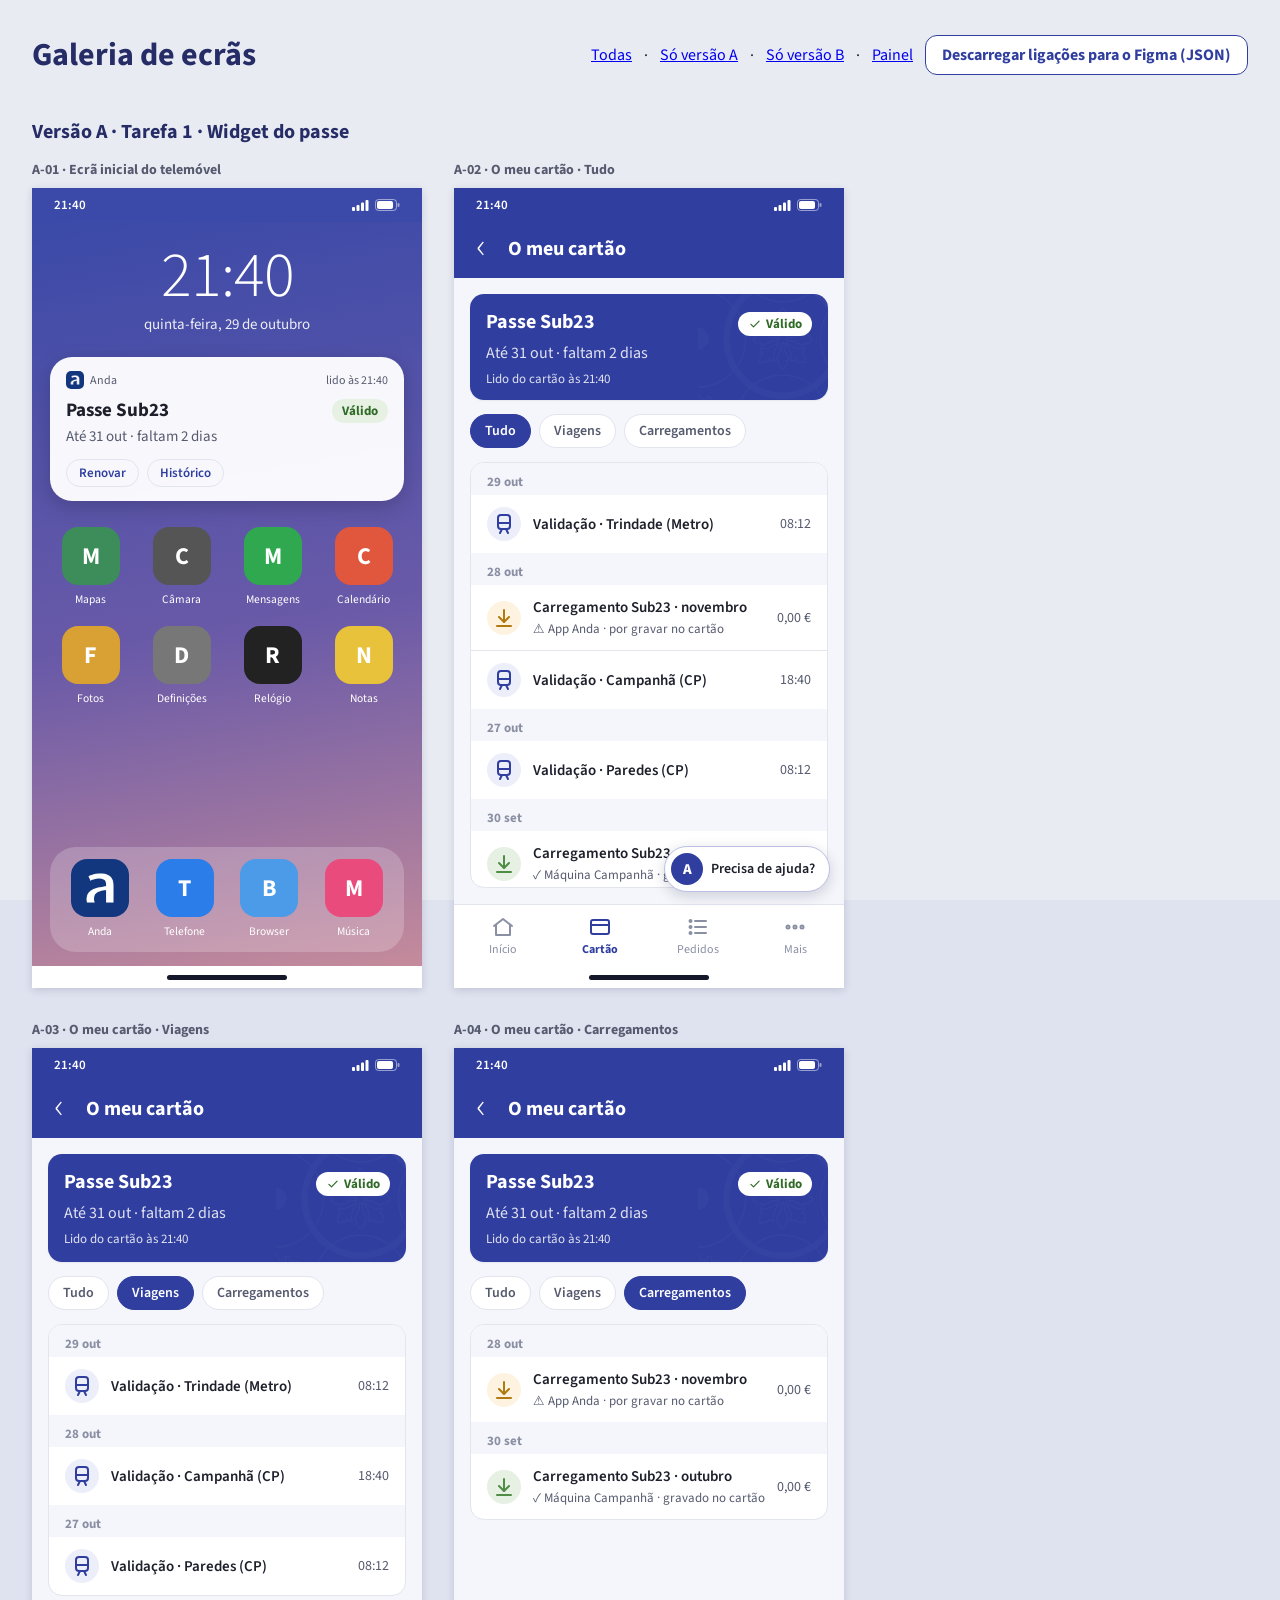
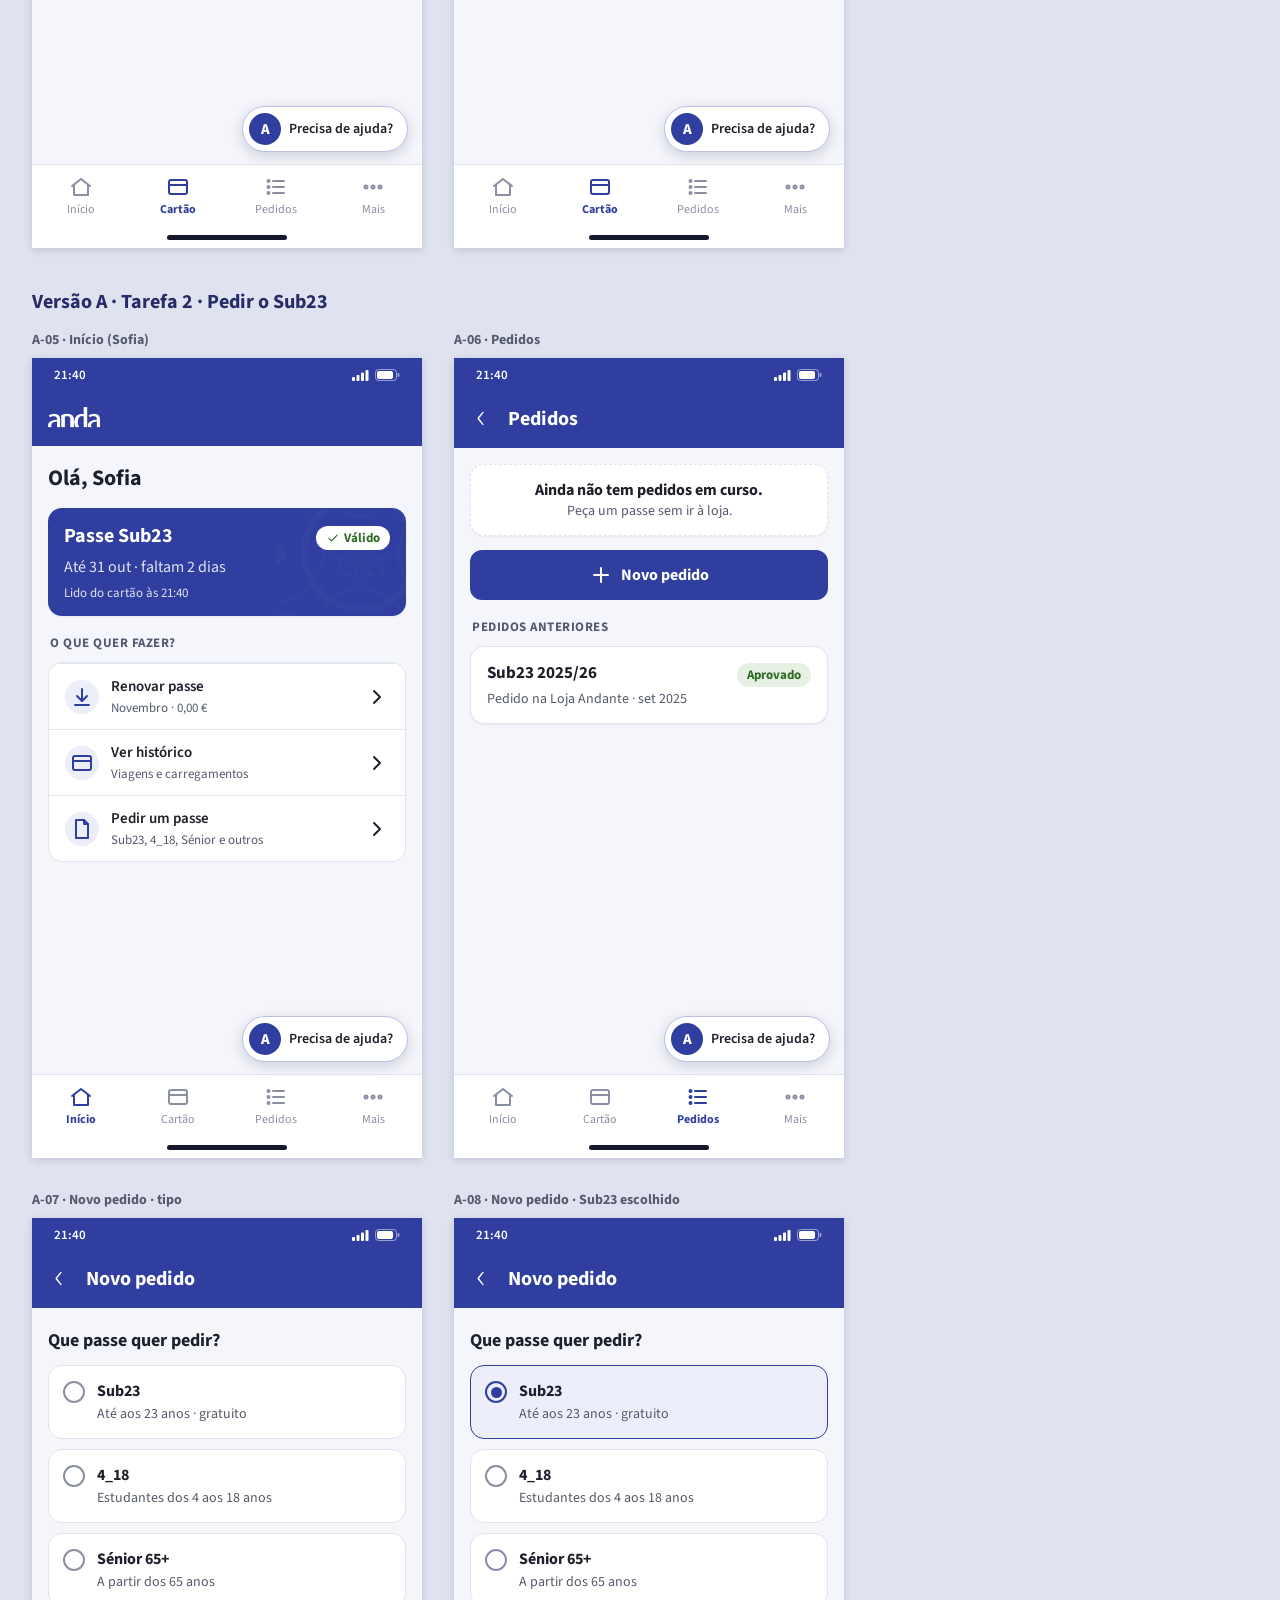
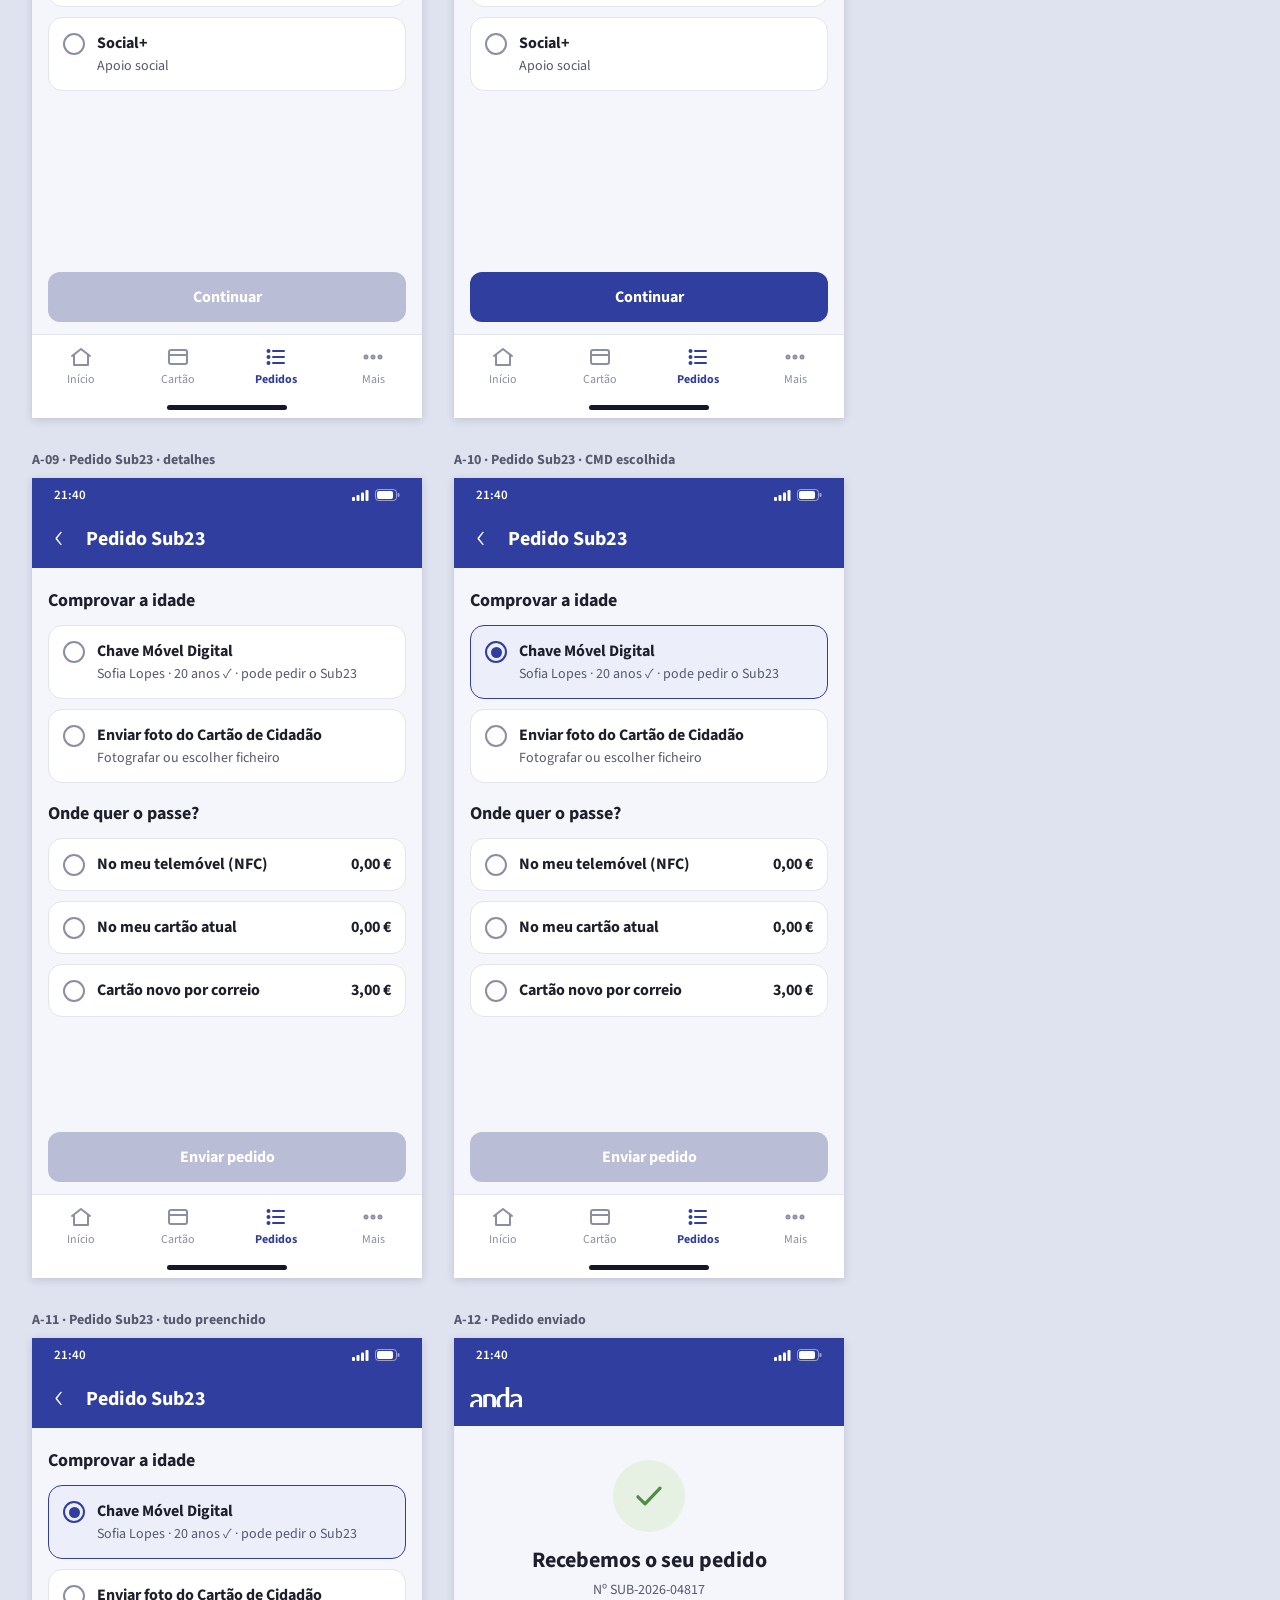
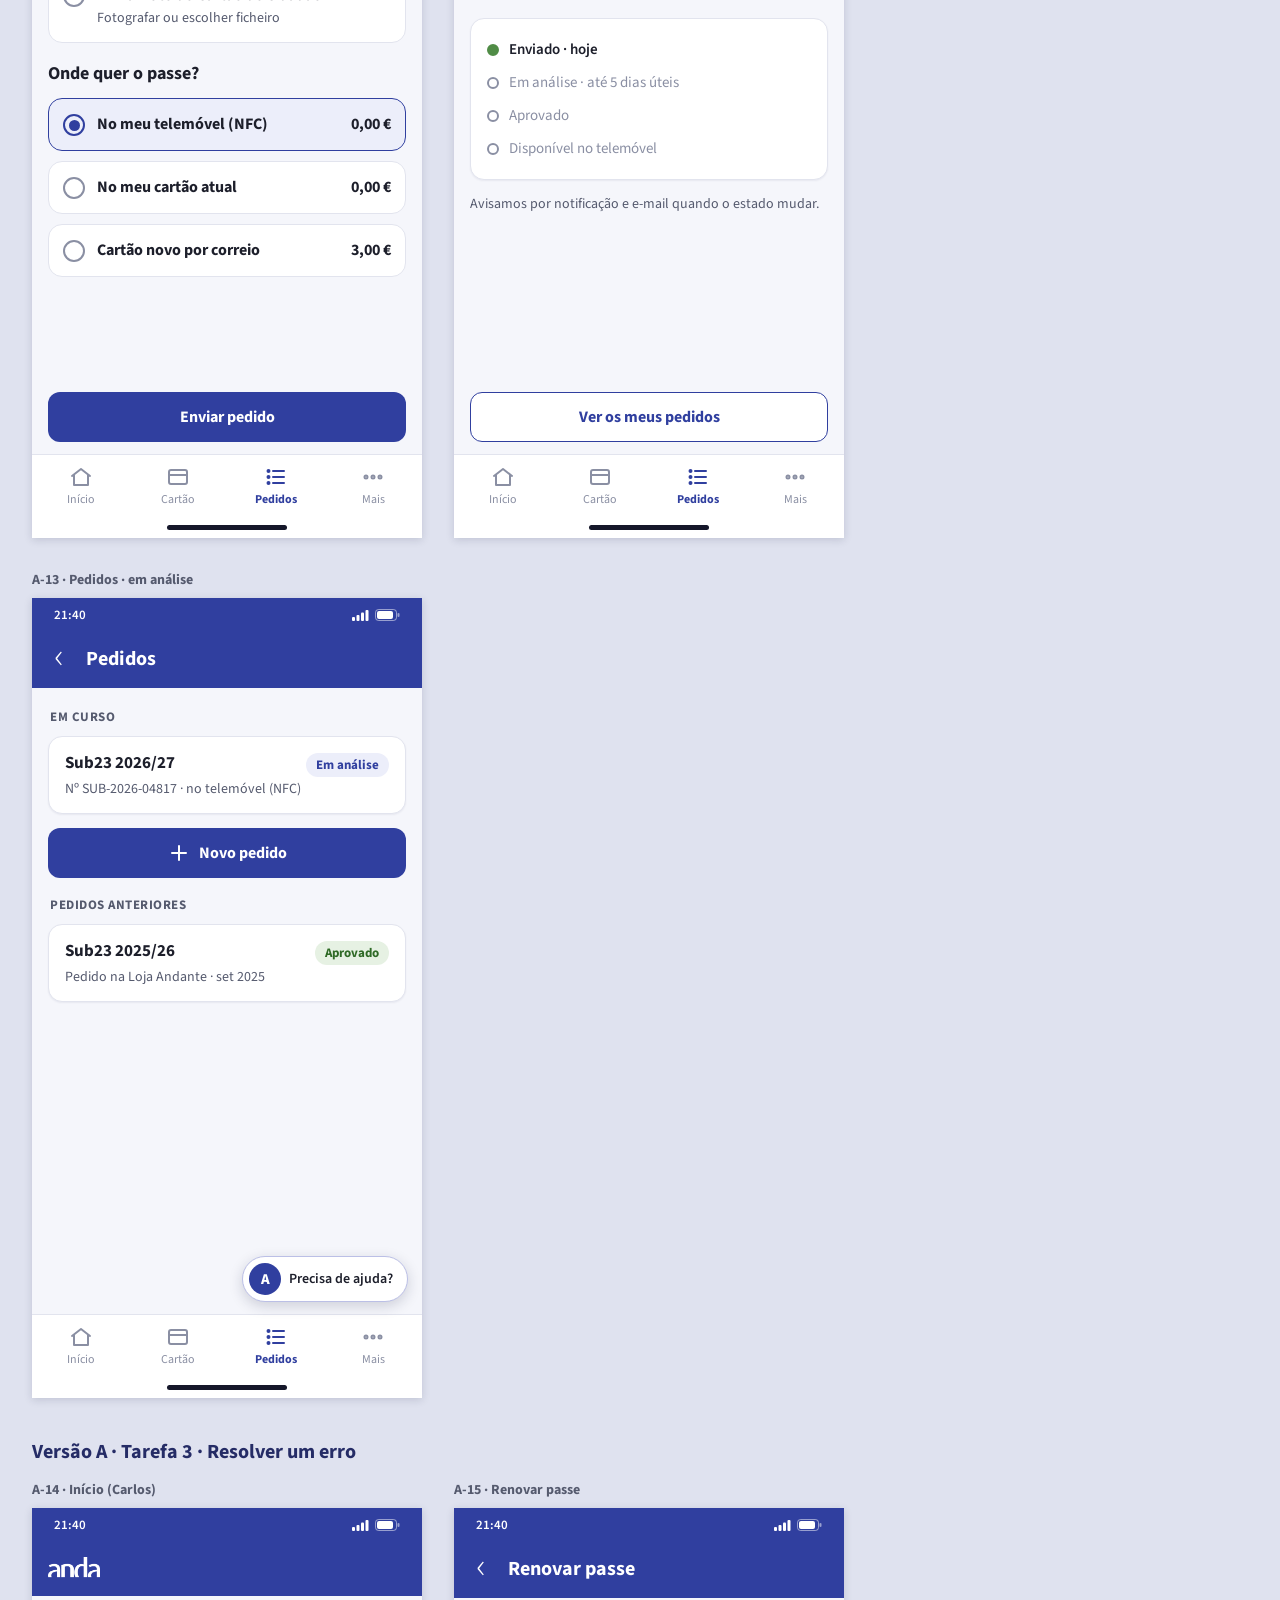
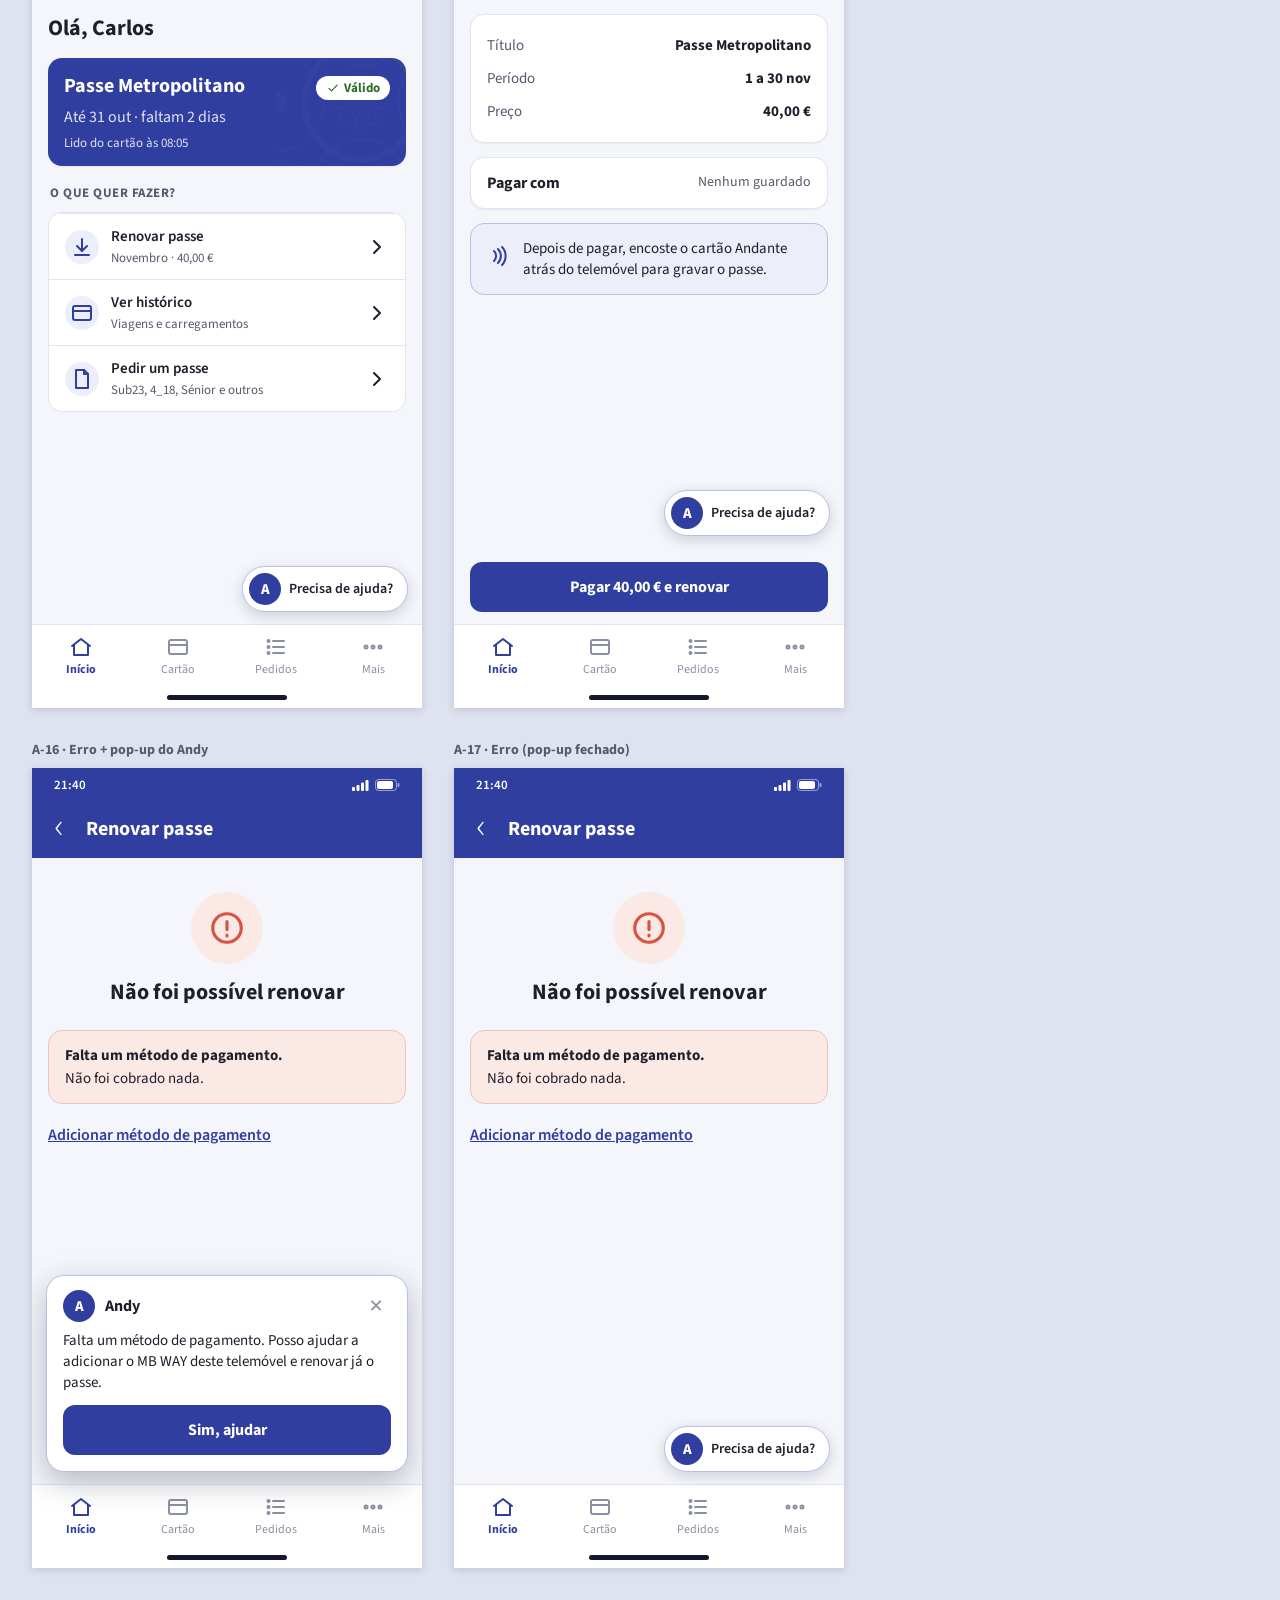
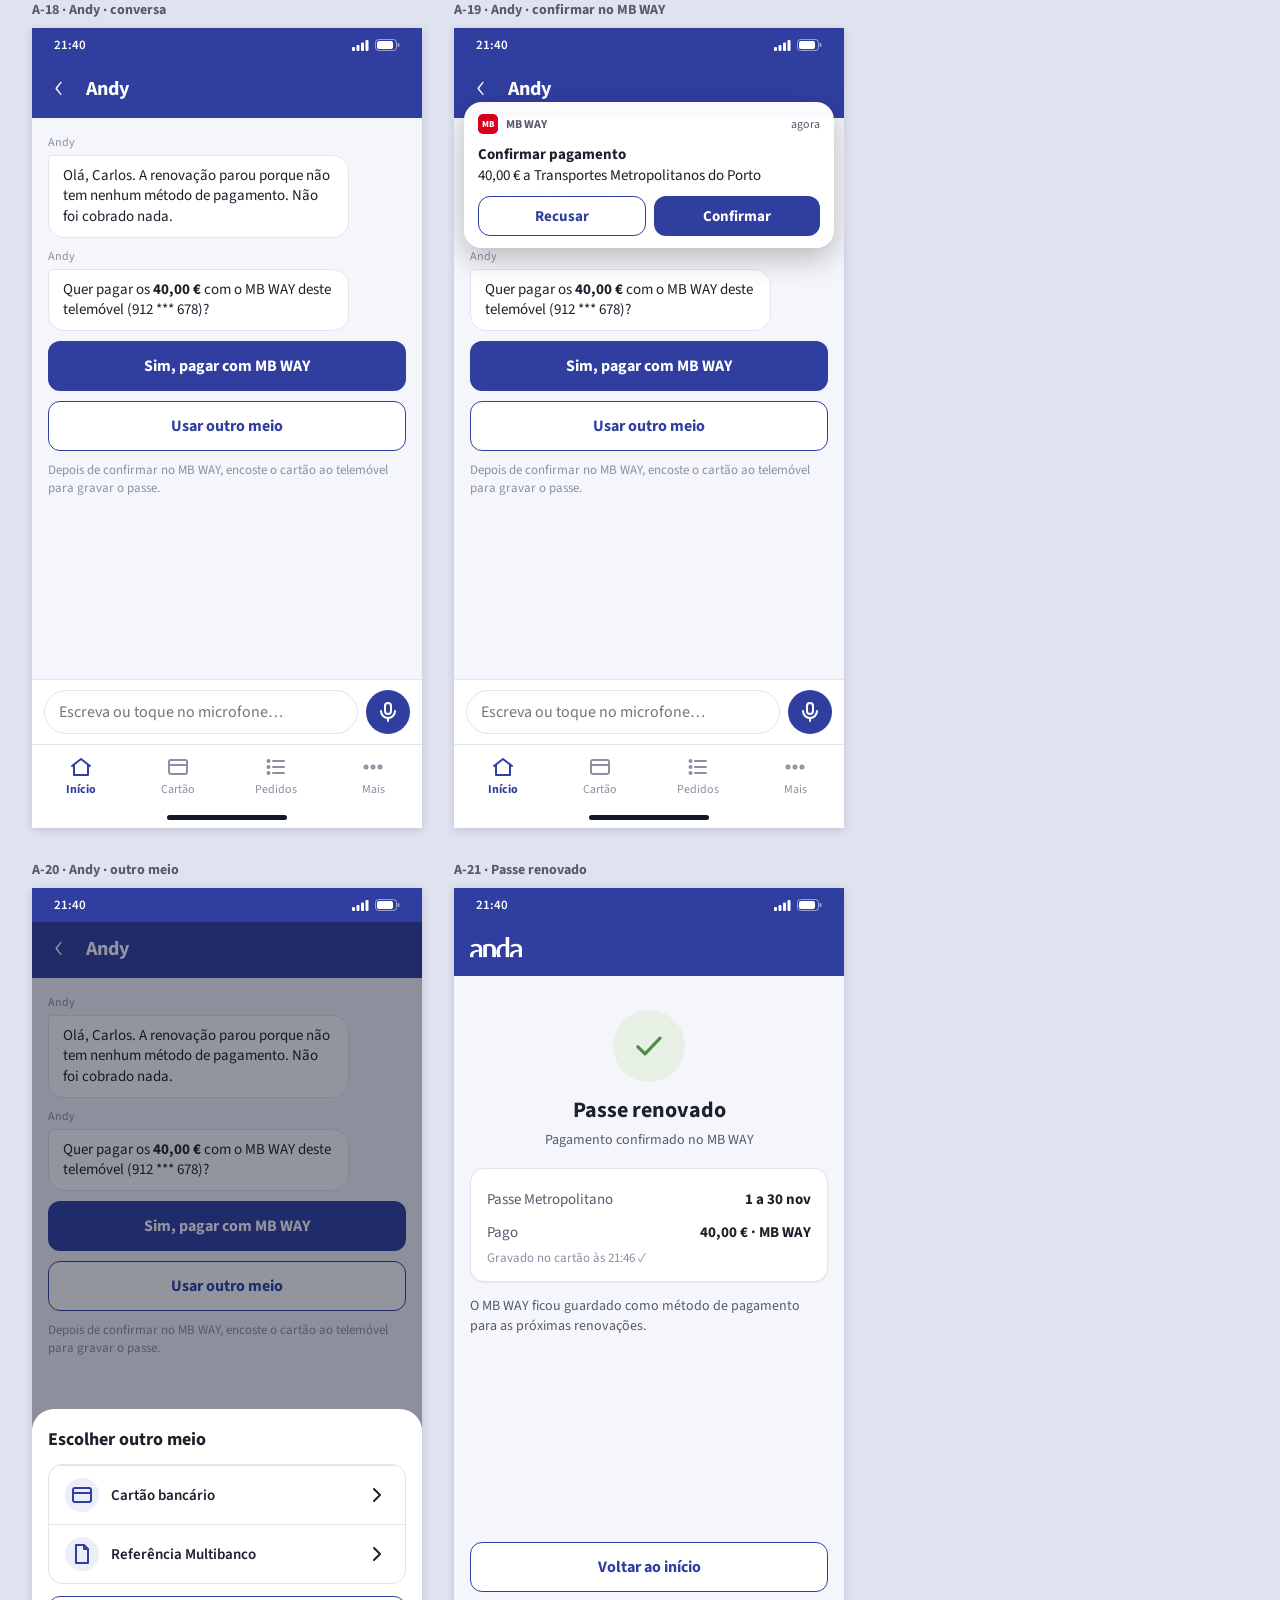
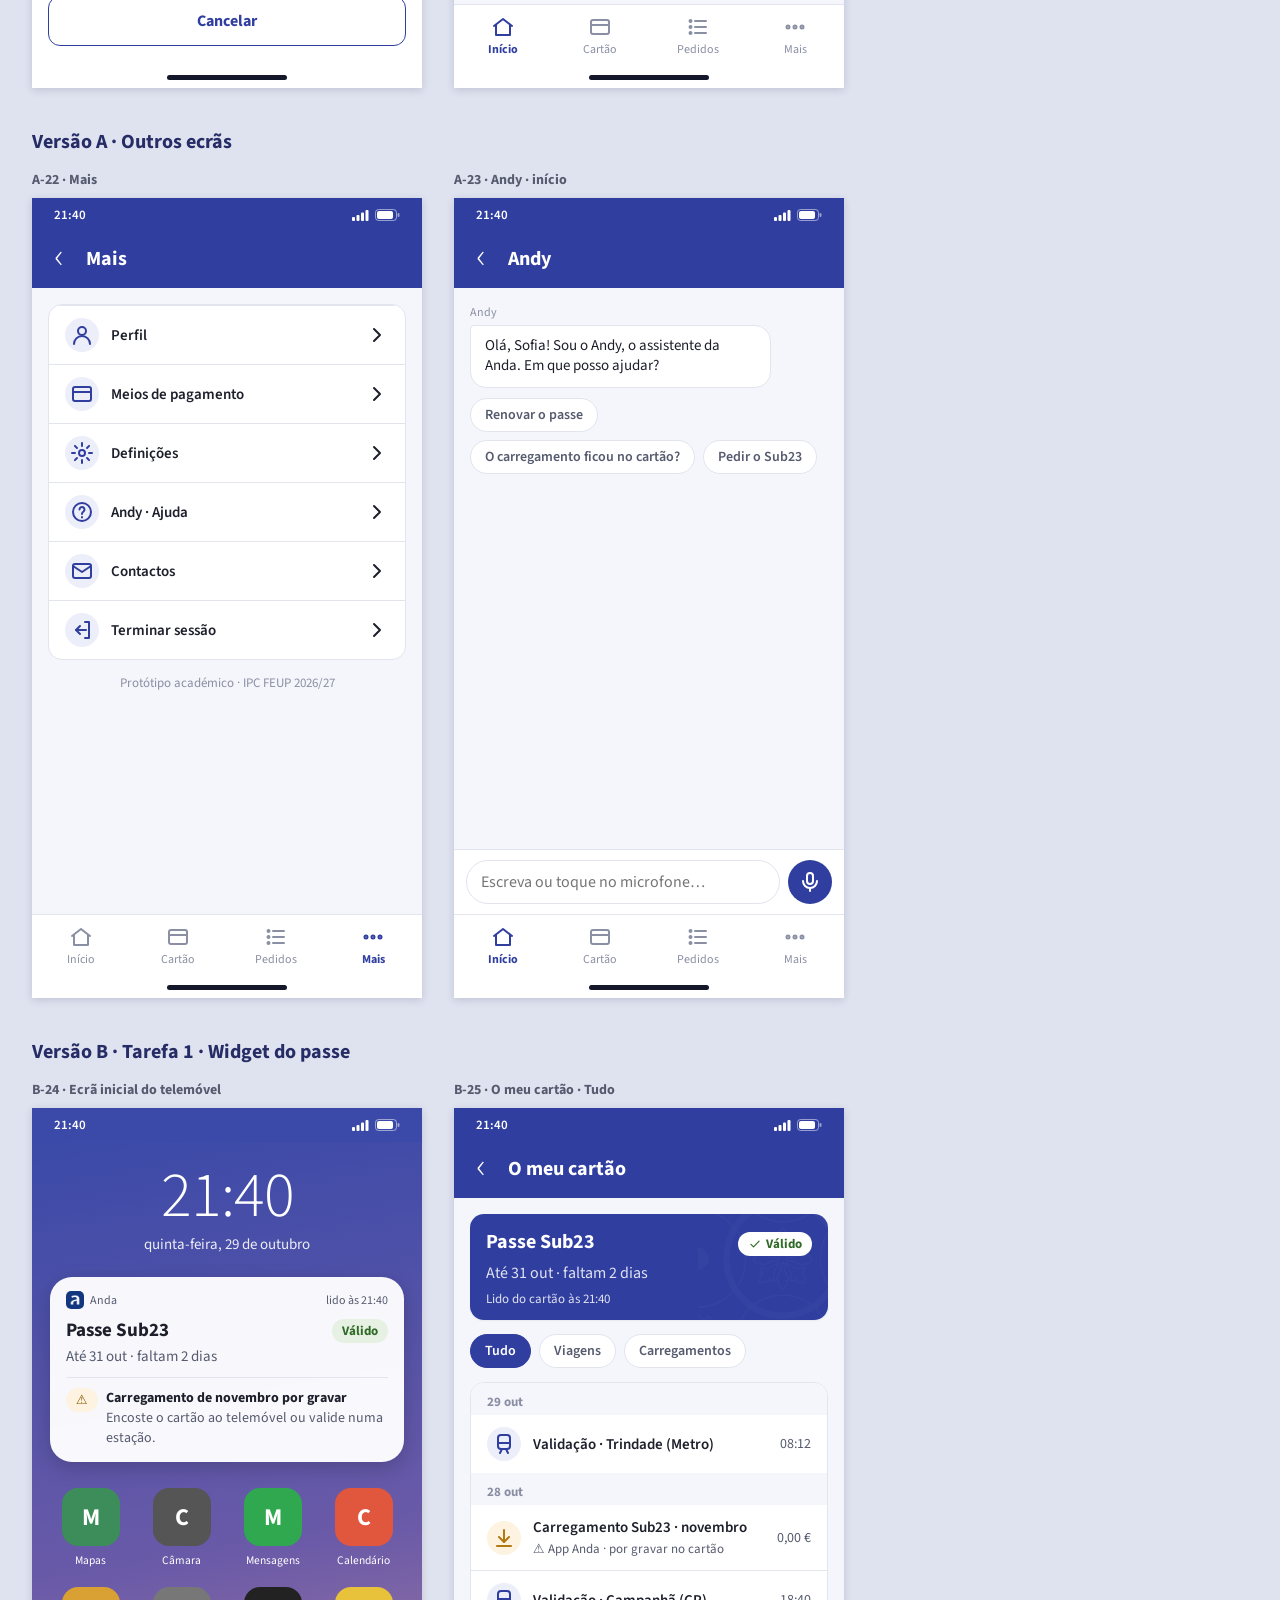
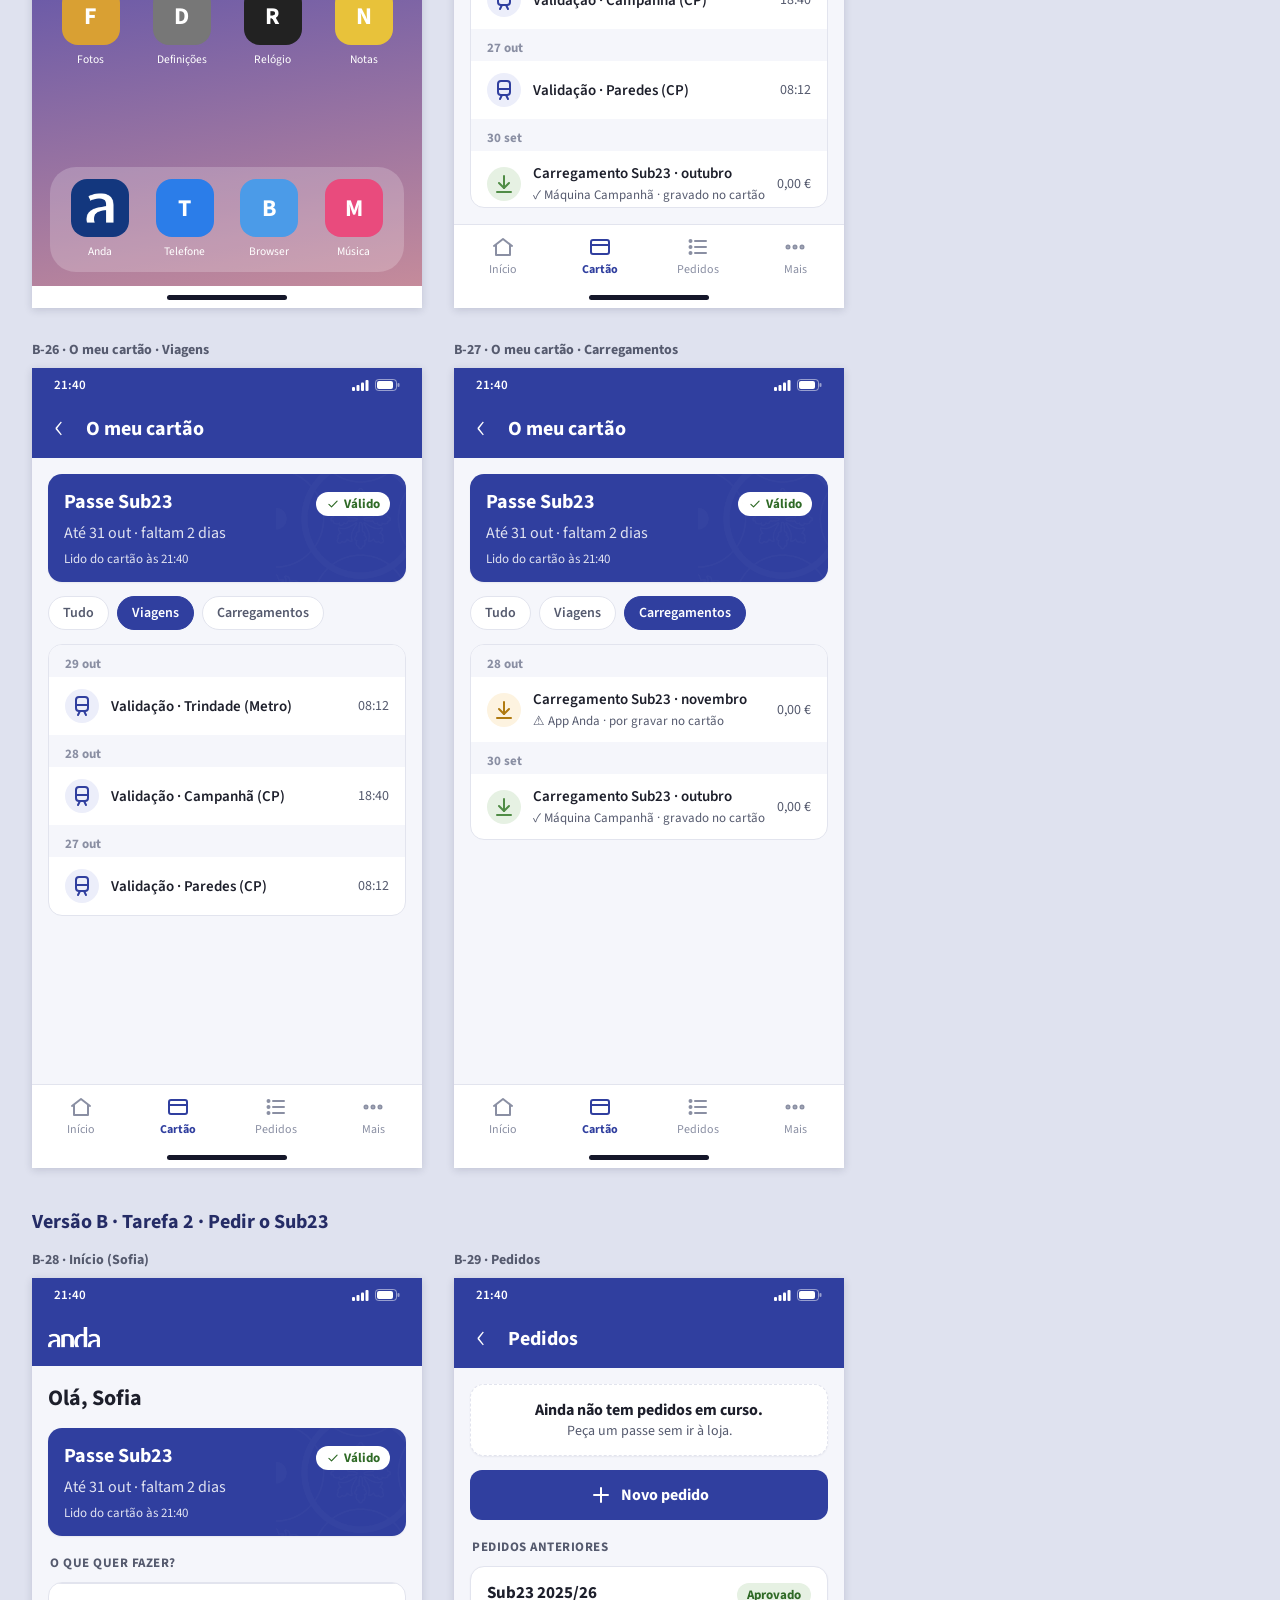
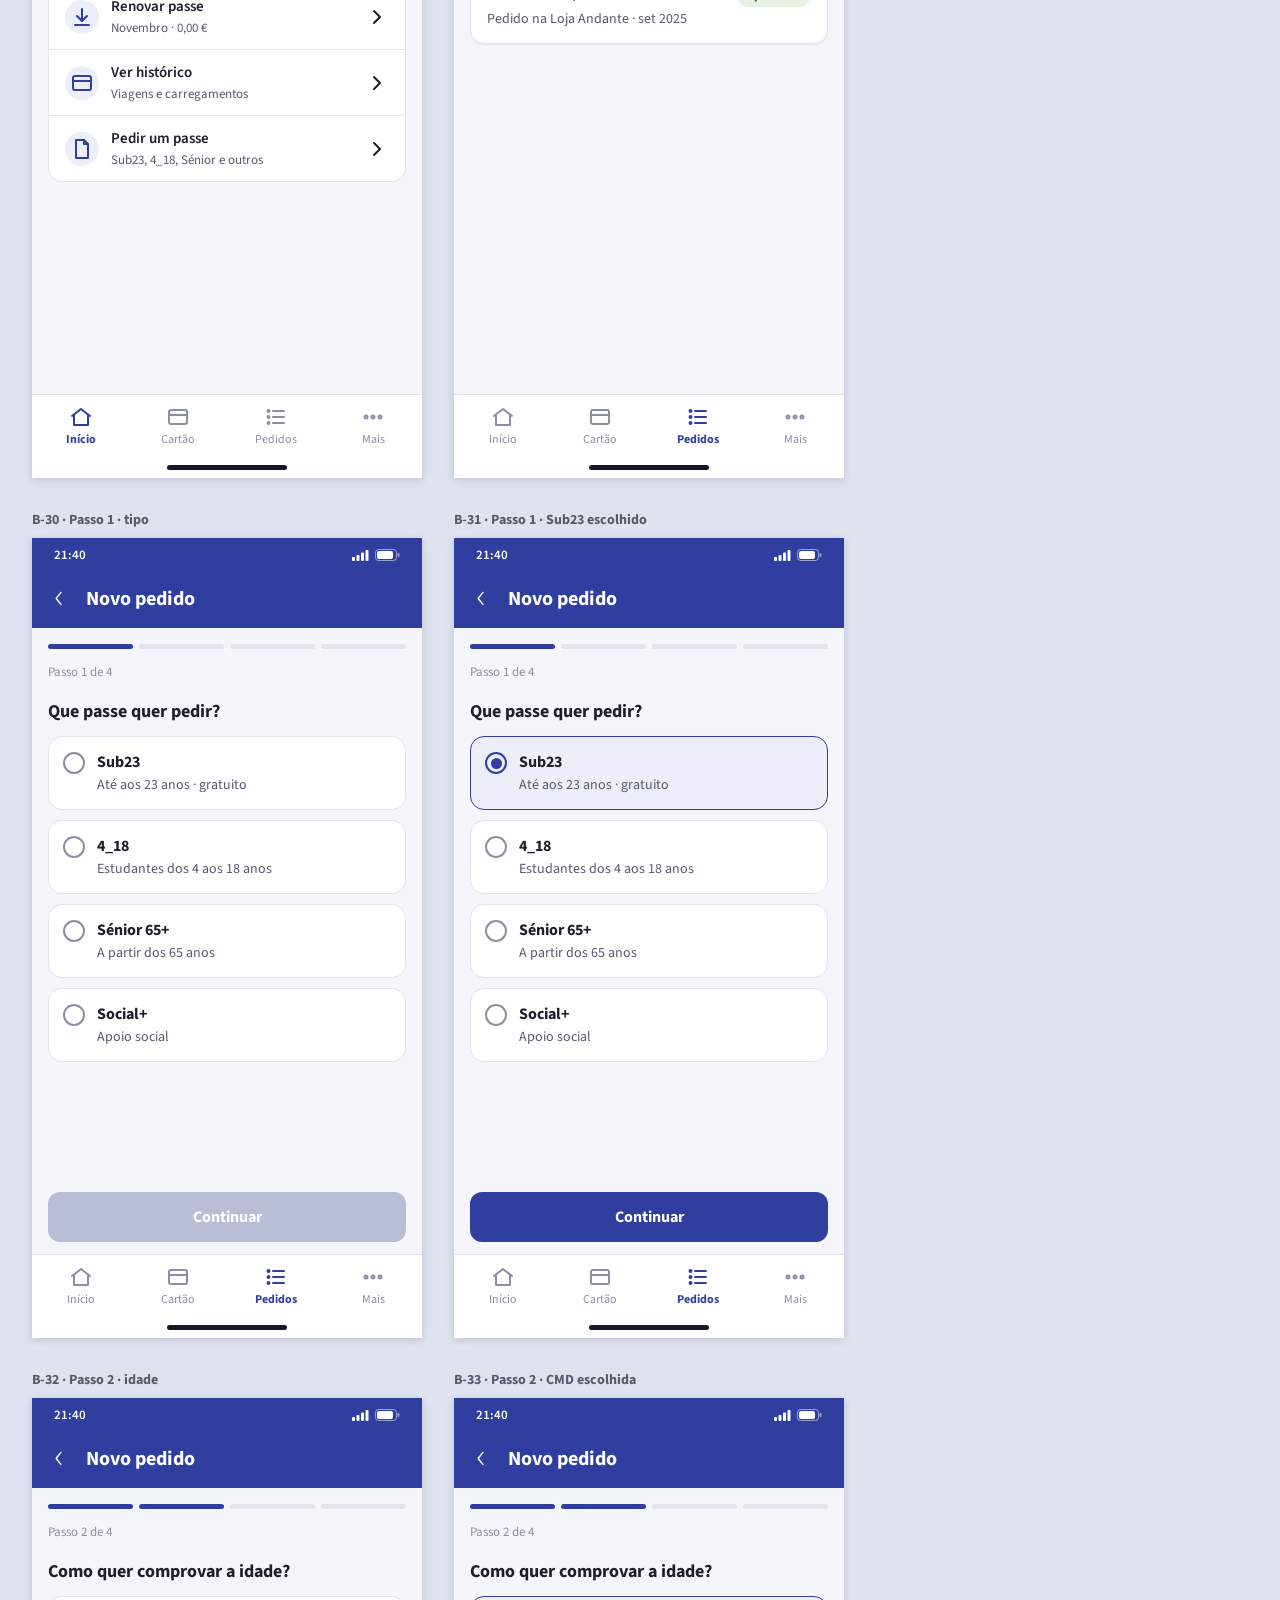
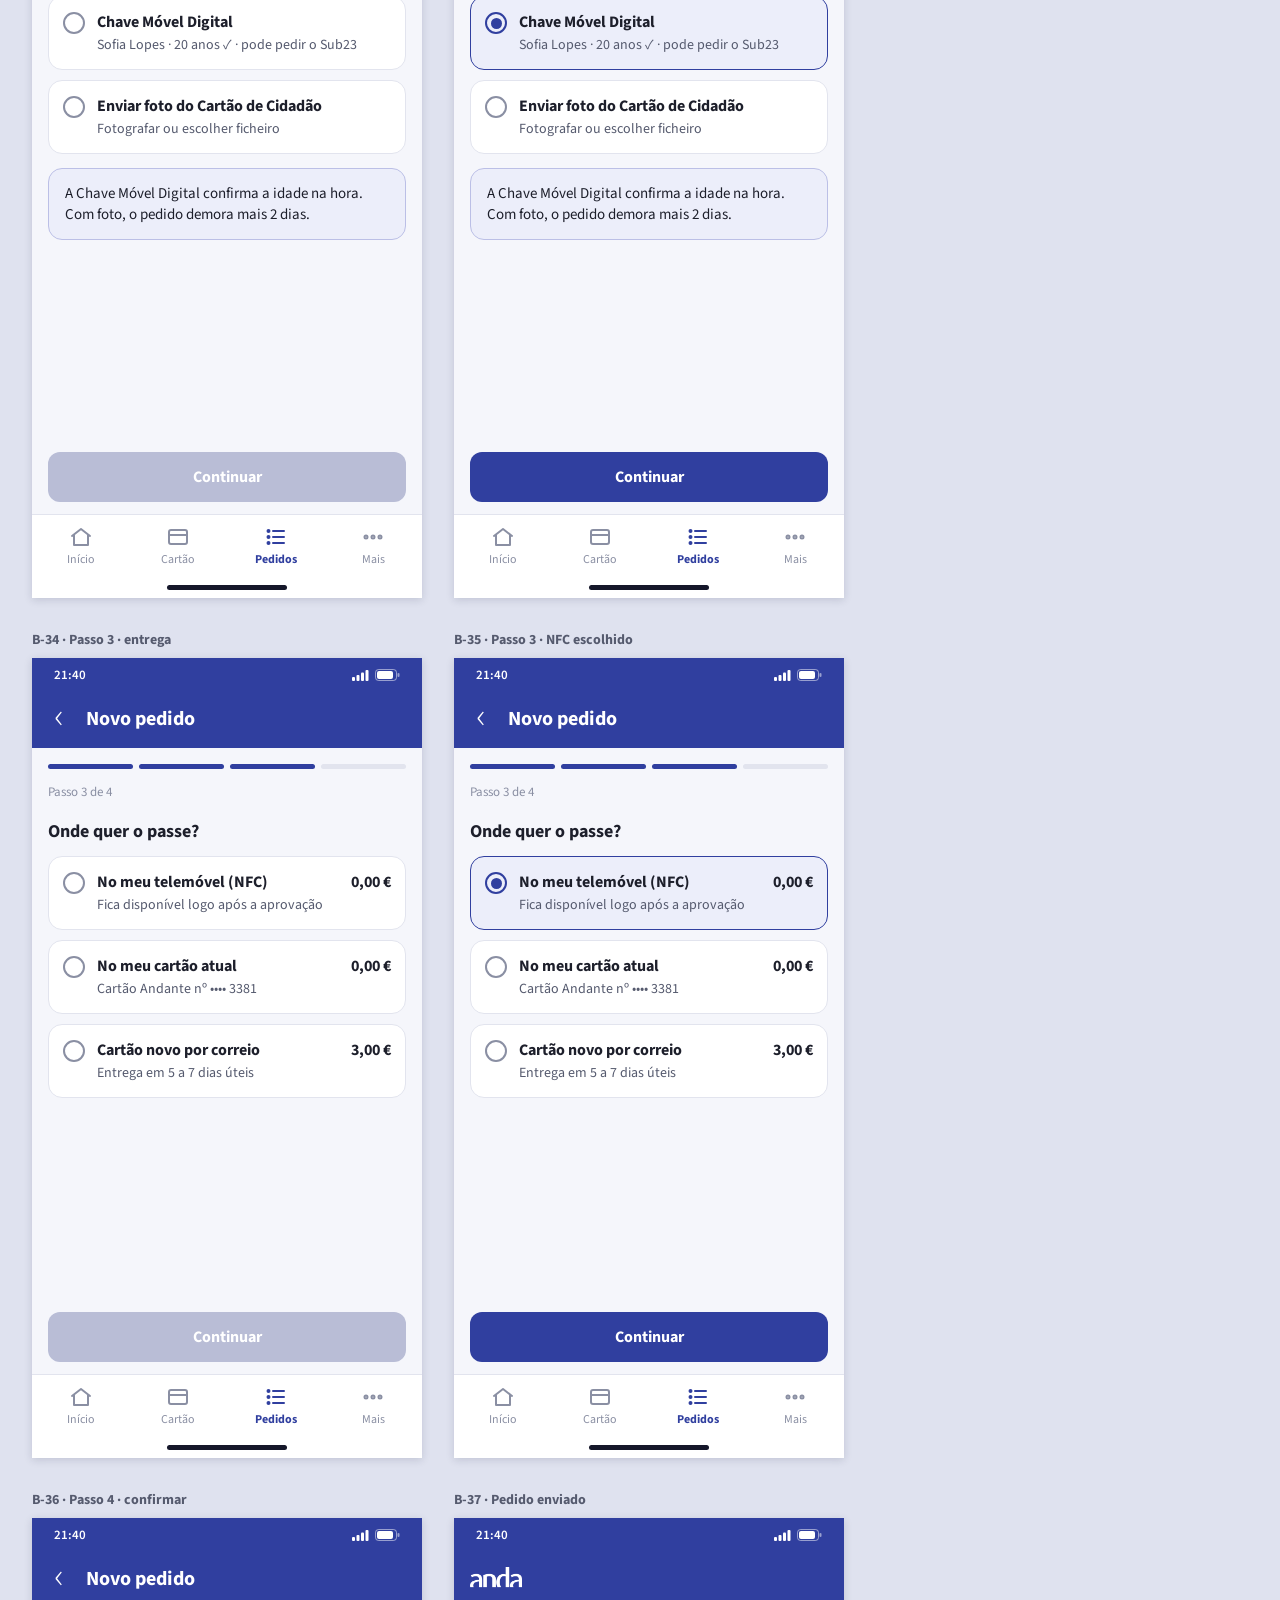
==== galeria.html @ 172ece96 "Protótipo de alta fidelidade da Anda (IPC Fase III) Protótipo web com versões A/B das três funcional" ====
<!DOCTYPE html>
<html lang="pt-PT"><head>
<meta charset="utf-8"><meta name="viewport" content="width=device-width, initial-scale=1">
<link rel="preconnect" href="https://fonts.googleapis.com"><link href="https://fonts.googleapis.com/css2?family=Source+Sans+3:wght@300;400;600;700;800&display=swap" rel="stylesheet">
<link rel="stylesheet" href="css/style.css"><link rel="icon" href="assets/ic_anda.png">
<title>Anda · Galeria de ecrãs</title>
</head>
<body class="gallery">
<div class="gal" id="gal">
  <div class="no-figma" style="display:flex;gap:12px;align-items:center;flex-wrap:wrap">
    <h1 style="margin-right:auto">Galeria de ecrãs</h1>
    <a href="galeria.html">Todas</a> · <a href="galeria.html?v=A">Só versão A</a> · <a href="galeria.html?v=B">Só versão B</a> · <a href="index.html">Painel</a>
    <button class="btn secondary" id="dl" style="width:auto;min-height:40px">Descarregar ligações para o Figma (JSON)</button>
  </div>
</div>
<script src="js/icons.js"></script><script src="js/screens.js"></script><script src="js/engine.js"></script><script src="js/gallery.js"></script>
<script>
  const q = new URLSearchParams(location.search);
  const vs = q.get('v') ? [q.get('v').toUpperCase()] : ['A', 'B'];
  if (q.has('figma')) document.querySelector('.no-figma').remove(); // versão limpa para importar
  const frames = allFrames(vs);
  const gal = document.getElementById('gal');
  const roots = [];
  let curGroup = null, row = null;
  for (const f of frames) {
    const g = `Versão ${f.v} · ${f.grupo}`;
    if (g !== curGroup) {
      curGroup = g;
      const sec = document.createElement('section'); sec.className = 'gal-group';
      sec.innerHTML = `<h2>${g}</h2><div class="gal-row"></div>`;
      gal.appendChild(sec); row = sec.querySelector('.gal-row');
    }
    const item = document.createElement('div'); item.className = 'gal-item';
    item.innerHTML = `<div class="lbl">${f.id} · ${f.nome}</div>
      <div class="phone ${f.screen === 'os-home' ? 'on-os' : ''}"><div class="statusbar"><span>21:40</span><span style="display:flex;gap:6px;align-items:center">${I.signal}${I.battery}</span></div>
      <div class="screen">${SCREENS[f.screen].call(SCREENS, f.sel, f.v)}</div><div class="homebar"><button></button></div></div>`;
    row.appendChild(item);
    roots.push(item.querySelector('.phone'));
  }
  const links = computeLinks(frames, roots);
  window.FIGMA_LINKS = { frames: frames.map(f => ({ idx: f.idx, id: f.id, nome: f.titulo })), links };
  document.getElementById('dl')?.addEventListener('click', () => {
    const a = document.createElement('a');
    a.href = URL.createObjectURL(new Blob([JSON.stringify(window.FIGMA_LINKS, null, 1)], { type: 'application/json' }));
    a.download = `anda-ligacoes-${vs.join('')}.json`; a.click();
  });
  console.log(`${frames.length} ecrãs, ${links.length} ligações`);
</script>
</body></html>
---- css/style.css ----
/* Protótipo Anda — IPC FEUP 2026/27
   Cores retiradas da app Anda (res/values/colors.xml do APK). */
:root {
  --anda-blue: #303f9f;
  --anda-dark: #1a237e;
  --anda-navy: #252c66;
  --anda-light: #bbbfe6;
  --anda-pale: #eceefa;
  --anda-green: #508c46;
  --anda-green-pale: #e6f1e3;
  --anda-red: #d75442;
  --anda-red-pale: #fbe9e6;
  --anda-yellow: #eeaf40;
  --anda-yellow-pale: #fdf3e0;
  --ink: #1d1f2b;
  --ink-2: #555a6e;
  --ink-3: #8a8fa3;
  --line: #e2e4ee;
  --bg: #f5f6fb;
  --white: #fff;
  --radius: 14px;
  --font: "Source Sans 3", "Source Sans Pro", "Myriad Pro", system-ui, -apple-system, "Segoe UI", Roboto, sans-serif;
}

* { box-sizing: border-box; -webkit-tap-highlight-color: transparent; }
html, body { margin: 0; height: 100%; font-family: var(--font); color: var(--ink); background: #dfe2ef; }
button { font: inherit; color: inherit; border: 0; background: none; cursor: pointer; padding: 0; }
input, textarea { font: inherit; }

/* ---------- Palco (desktop) ---------- */
.stage { min-height: 100%; display: flex; flex-direction: column; align-items: center; justify-content: center; gap: 12px; padding: 16px; }
.disclaimer { font-size: 12px; color: var(--ink-2); text-align: center; }
.testbar { width: 390px; display: flex; align-items: center; gap: 8px; background: var(--anda-navy); color: #fff; border-radius: 12px; padding: 8px 10px; font-size: 14px; }
.testbar .grow { flex: 1; }
.testbar button { background: rgba(255,255,255,.15); color: #fff; padding: 6px 10px; border-radius: 8px; font-weight: 600; }
.testbar button.done { background: var(--anda-green); }
.hidden { display: none !important; }

.phone { position: relative; width: 390px; height: 800px; background: var(--white); border-radius: 44px; border: 10px solid #15172a; overflow: hidden; box-shadow: 0 20px 60px rgba(20,25,60,.25); display: flex; flex-direction: column; }
.statusbar { height: 34px; flex: none; display: flex; align-items: center; justify-content: space-between; padding: 0 22px; font-size: 13px; font-weight: 600; background: var(--anda-blue); color: #fff; }
.phone.on-os .statusbar { background: #3b4aa8; }
.phone.study-mode .statusbar { background: #fff; color: var(--ink); }
.screen { flex: 1; display: flex; flex-direction: column; min-height: 0; position: relative; }
.homebar { height: 22px; flex: none; display: flex; align-items: center; justify-content: center; }
.homebar button { width: 120px; height: 5px; border-radius: 3px; background: #15172a; }

/* Telemóvel real: ecrã inteiro */
@media (max-width: 500px) {
  body { background: var(--white); }
  .stage { padding: 0; gap: 0; justify-content: flex-start; }
  .disclaimer { display: none; }
  .testbar { width: 100%; border-radius: 0; }
  .phone { width: 100%; height: 100dvh; border: 0; border-radius: 0; box-shadow: none; }
  .stage.testing .phone { height: calc(100dvh - 46px); }
}

/* ---------- Ecrã inicial do telemóvel (SO) ---------- */
.os { flex: 1; display: flex; flex-direction: column; padding: 8px 18px 14px; background: linear-gradient(170deg, #3b4aa8 0%, #6a5aa8 55%, #c58b9b 100%); color: #fff; }
.os .clock { text-align: center; font-size: 64px; font-weight: 300; letter-spacing: -1px; margin-top: 14px; line-height: 1; }
.os .date { text-align: center; font-size: 15px; opacity: .9; margin: 6px 0 22px; }
.widget { display: block; width: 100%; text-align: left; background: rgba(255,255,255,.96); color: var(--ink); border-radius: 22px; padding: 14px 16px; box-shadow: 0 6px 20px rgba(0,0,0,.18); }
.widget .w-head { display: flex; align-items: center; gap: 6px; font-size: 12px; color: var(--ink-2); }
.widget .w-head img { width: 18px; height: 18px; border-radius: 5px; }
.widget .w-head .grow { flex: 1; }
.widget .w-title { display: flex; align-items: center; justify-content: space-between; margin-top: 8px; font-size: 19px; font-weight: 700; }
.widget .w-sub { font-size: 15px; color: var(--ink-2); margin-top: 2px; }
.widget .w-row { display: flex; gap: 8px; align-items: flex-start; margin-top: 10px; padding-top: 10px; border-top: 1px solid var(--line); font-size: 14px; }
.widget .w-actions { display: flex; gap: 8px; margin-top: 12px; }
.widget .w-actions span { border: 1px solid var(--line); border-radius: 20px; padding: 4px 12px; font-size: 13px; font-weight: 600; color: var(--anda-blue); }
.apps { display: grid; grid-template-columns: repeat(4, 1fr); gap: 18px 10px; margin-top: 26px; }
.app-icon { display: flex; flex-direction: column; align-items: center; gap: 6px; font-size: 11.5px; color: #fff; }
.app-icon .ico { width: 58px; height: 58px; border-radius: 16px; display: grid; place-items: center; font-size: 24px; font-weight: 700; background: rgba(255,255,255,.25); overflow: hidden; }
.app-icon .ico img { width: 100%; height: 100%; }
.dock { margin-top: auto; display: grid; grid-template-columns: repeat(4, 1fr); padding: 12px 8px; background: rgba(255,255,255,.2); border-radius: 26px; }

/* ---------- App ---------- */
.app { flex: 1; display: flex; flex-direction: column; min-height: 0; background: var(--bg); }
.topbar { flex: none; display: flex; align-items: center; gap: 10px; padding: 10px 16px 12px; background: var(--anda-blue); color: #fff; min-height: 54px; }
.topbar h1 { font-size: 20px; margin: 0; font-weight: 700; flex: 1; }
.topbar .back { width: 34px; height: 34px; margin-left: -6px; display: grid; place-items: center; border-radius: 50%; }
.topbar .back .glyph { font-size: 38px; line-height: 30px; margin-top: -6px; font-weight: 300; }
.topbar .back:active { background: rgba(255,255,255,.15); }
.topbar img.logo { height: 22px; }
.content { flex: 1; overflow-y: auto; padding: 16px; display: flex; flex-direction: column; gap: 14px; }
.content.center { align-items: stretch; }
.footer-actions { flex: none; padding: 12px 16px; background: var(--bg); display: flex; flex-direction: column; gap: 10px; }

.tabbar { flex: none; display: grid; grid-template-columns: repeat(4, 1fr); background: var(--white); border-top: 1px solid var(--line); padding: 6px 0 4px; }
.tabbar button { display: flex; flex-direction: column; align-items: center; gap: 2px; font-size: 12px; color: var(--ink-3); padding: 4px 0; }
.tabbar button.on { color: var(--anda-blue); font-weight: 700; }
.tabbar svg { width: 24px; height: 24px; }

.card { background: var(--white); border-radius: var(--radius); padding: 14px 16px; box-shadow: 0 1px 2px rgba(20,25,60,.06); border: 1px solid var(--line); }
.card.tap { display: block; width: 100%; text-align: left; }
.card.tap:active { background: var(--anda-pale); }
.card h2 { font-size: 17px; margin: 0 0 4px; }
.muted { color: var(--ink-2); font-size: 14px; }
.small { font-size: 13px; color: var(--ink-3); }
.section-title { font-size: 13px; font-weight: 700; color: var(--ink-2); text-transform: uppercase; letter-spacing: .04em; margin: 4px 2px -4px; }

.pass { background: var(--anda-blue); color: #fff; border: 0; position: relative; overflow: hidden; }
.pass .pattern { position: absolute; right: -40px; top: -40px; width: 170px; height: 170px; opacity: .14; pointer-events: none; }
.pass .muted, .pass .small { color: rgba(255,255,255,.85); }
.pass .row { display: flex; align-items: center; justify-content: space-between; }
.pass h2 { font-size: 20px; }

.badge { display: inline-flex; align-items: center; gap: 4px; border-radius: 20px; padding: 3px 10px; font-size: 13px; font-weight: 700; }
.badge.ok { background: var(--anda-green-pale); color: #2f6a26; }
.badge.warn { background: var(--anda-yellow-pale); color: #8a5a00; }
.badge.err { background: var(--anda-red-pale); color: #a3311f; }
.badge.info { background: var(--anda-pale); color: var(--anda-blue); }
.pass .badge.ok { background: #fff; }

.btn { display: flex; align-items: center; justify-content: center; gap: 8px; width: 100%; min-height: 50px; border-radius: 12px; font-weight: 700; font-size: 16px; padding: 0 16px; }
.btn.primary { background: var(--anda-blue); color: #fff; }
.btn.primary:active { background: var(--anda-dark); }
.btn.primary[disabled] { background: #b9bdd6; cursor: default; }
.btn.secondary { background: var(--white); color: var(--anda-blue); border: 1.5px solid var(--anda-blue); }
.btn.link { min-height: auto; width: auto; padding: 6px 0; color: var(--anda-blue); text-decoration: underline; font-weight: 600; justify-content: flex-start; }

.chips { display: flex; gap: 8px; flex-wrap: wrap; }
.chip { border: 1.5px solid var(--line); background: var(--white); border-radius: 20px; padding: 6px 14px; font-size: 14px; font-weight: 600; color: var(--ink-2); }
.chip.on { background: var(--anda-blue); color: #fff; border-color: var(--anda-blue); }

.list { background: var(--white); border-radius: var(--radius); border: 1px solid var(--line); overflow: hidden; }
.list .day { padding: 10px 16px 4px; font-size: 13px; font-weight: 700; color: var(--ink-3); background: var(--bg); }
.list .item { display: flex; align-items: center; gap: 12px; padding: 12px 16px; border-top: 1px solid var(--line); }
.list .day + .item { border-top: 0; }
.list .item .grow { flex: 1; min-width: 0; }
.list .item .t { font-weight: 600; font-size: 15px; }
.list .item .s { font-size: 13px; color: var(--ink-2); margin-top: 2px; }
.list .item .r { font-size: 14px; color: var(--ink-2); white-space: nowrap; }
.list .item .ic { width: 34px; height: 34px; flex: none; border-radius: 50%; display: grid; place-items: center; background: var(--anda-pale); color: var(--anda-blue); }
.list .item .ic.ok { background: var(--anda-green-pale); color: var(--anda-green); }
.list .item .ic.warn { background: var(--anda-yellow-pale); color: #b07a10; }
.list .item.tap { width: 100%; text-align: left; }
.list .item.tap:active { background: var(--anda-pale); }

.option { display: flex; gap: 12px; align-items: flex-start; width: 100%; text-align: left; background: var(--white); border: 1.5px solid var(--line); border-radius: var(--radius); padding: 14px; }
.option .radio { width: 22px; height: 22px; flex: none; border-radius: 50%; border: 2px solid var(--ink-3); margin-top: 1px; display: grid; place-items: center; }
.option.on { border-color: var(--anda-blue); background: var(--anda-pale); }
.option.on .radio { border-color: var(--anda-blue); }
.option .radio i { width: 11px; height: 11px; border-radius: 50%; background: transparent; }
.option.on .radio i { background: var(--anda-blue); }
.option .t { font-weight: 700; font-size: 16px; }
.option .s { font-size: 14px; color: var(--ink-2); margin-top: 2px; }
.option .price { margin-left: auto; font-weight: 700; white-space: nowrap; }
.options { display: flex; flex-direction: column; gap: 10px; }
.q { font-size: 18px; font-weight: 700; margin: 4px 0 -2px; }

.progress { display: flex; gap: 6px; }
.progress span { flex: 1; height: 5px; border-radius: 3px; background: var(--line); }
.progress span.on { background: var(--anda-blue); }

.result { text-align: center; padding: 18px 0 4px; }
.result .big { width: 72px; height: 72px; border-radius: 50%; margin: 0 auto 12px; display: grid; place-items: center; }
.result .big.ok { background: var(--anda-green-pale); color: var(--anda-green); }
.result .big.err { background: var(--anda-red-pale); color: var(--anda-red); }
.result .big svg { width: 38px; height: 38px; }
.result h2 { font-size: 22px; margin: 0 0 4px; }

.alertbox { border-radius: var(--radius); padding: 14px 16px; font-size: 15px; }
.alertbox.err { background: var(--anda-red-pale); border: 1px solid #efc2ba; }
.alertbox.warn { background: var(--anda-yellow-pale); border: 1px solid #f1d6a1; }
.alertbox.info { background: var(--anda-pale); border: 1px solid var(--anda-light); }
.alertbox b { display: block; margin-bottom: 2px; }

.kv { display: flex; justify-content: space-between; padding: 6px 0; font-size: 15px; }
.kv span:first-child { color: var(--ink-2); }
.kv span:last-child { font-weight: 700; }

.steps { list-style: none; margin: 0; padding: 0; }
.steps li { display: flex; gap: 10px; align-items: center; padding: 6px 0; font-size: 15px; color: var(--ink-3); }
.steps li i { width: 12px; height: 12px; border-radius: 50%; border: 2px solid var(--ink-3); flex: none; }
.steps li.done { color: var(--ink); font-weight: 600; }
.steps li.done i { background: var(--anda-green); border-color: var(--anda-green); }

/* ---------- Andy ---------- */
.andy-fab { position: absolute; right: 14px; bottom: 74px; display: flex; align-items: center; gap: 8px; background: var(--white); border: 1.5px solid var(--anda-light); border-radius: 30px; padding: 6px 14px 6px 6px; box-shadow: 0 4px 14px rgba(20,25,60,.18); font-size: 14px; font-weight: 600; z-index: 5; }
.andy-av { width: 32px; height: 32px; border-radius: 50%; background: var(--anda-blue); color: #fff; display: grid; place-items: center; font-weight: 800; font-size: 15px; flex: none; }
.andy-pop { position: absolute; left: 14px; right: 14px; bottom: 74px; background: var(--white); border-radius: 18px; padding: 14px 16px 16px; box-shadow: 0 10px 30px rgba(20,25,60,.28); border: 1px solid var(--anda-light); z-index: 6; animation: up .25s ease-out; }
.andy-pop .h { display: flex; align-items: center; gap: 10px; font-weight: 700; margin-bottom: 8px; }
.andy-pop .h .x { margin-left: auto; width: 30px; height: 30px; display: grid; place-items: center; color: var(--ink-3); font-size: 18px; }
.andy-pop p { margin: 0 0 12px; font-size: 15px; }
@keyframes up { from { transform: translateY(20px); opacity: 0; } to { transform: none; opacity: 1; } }

.chat { flex: 1; overflow-y: auto; padding: 16px; display: flex; flex-direction: column; gap: 10px; }
.msg { max-width: 84%; padding: 10px 14px; border-radius: 16px; font-size: 15px; line-height: 1.35; }
.msg.bot { background: var(--white); border: 1px solid var(--line); border-top-left-radius: 4px; align-self: flex-start; }
.msg.me { background: var(--anda-blue); color: #fff; border-top-right-radius: 4px; align-self: flex-end; }
.msg-who { font-size: 12px; color: var(--ink-3); margin-bottom: -6px; }
.chat .btn { max-width: 100%; }
.composer { flex: none; display: flex; gap: 8px; padding: 10px 12px; background: var(--white); border-top: 1px solid var(--line); }
.composer input { flex: 1; border: 1.5px solid var(--line); border-radius: 22px; padding: 10px 14px; outline: none; }
.composer input:focus { border-color: var(--anda-blue); }
.composer .mic { width: 44px; height: 44px; border-radius: 50%; background: var(--anda-blue); color: #fff; display: grid; place-items: center; flex: none; }

/* ---------- Sobreposições ---------- */
.sheet-bg { position: absolute; inset: 0; background: rgba(15,18,40,.45); z-index: 20; display: flex; align-items: flex-end; animation: fade .2s; }
.sheet { width: 100%; background: var(--white); border-radius: 22px 22px 0 0; padding: 18px 16px 20px; display: flex; flex-direction: column; gap: 12px; animation: up .25s ease-out; max-height: 90%; overflow-y: auto; }
.sheet h3 { margin: 0; font-size: 18px; }
.notif { position: absolute; top: 40px; left: 10px; right: 10px; background: rgba(255,255,255,.98); border-radius: 18px; padding: 12px 14px; box-shadow: 0 10px 30px rgba(0,0,0,.25); z-index: 30; animation: down .3s ease-out; display: flex; flex-direction: column; gap: 10px; }
.notif .nh { display: flex; align-items: center; gap: 8px; font-size: 12px; color: var(--ink-2); }
.notif .nh .mbway { width: 20px; height: 20px; border-radius: 5px; background: #d6001c; color: #fff; font-size: 9px; font-weight: 800; display: grid; place-items: center; }
.notif .nb { font-size: 15px; }
.notif .na { display: flex; gap: 8px; }
.notif .na .btn { min-height: 40px; font-size: 15px; }
@keyframes down { from { transform: translateY(-30px); opacity: 0; } to { transform: none; opacity: 1; } }
@keyframes fade { from { opacity: 0; } }
.toast { position: absolute; left: 50%; bottom: 90px; transform: translateX(-50%); background: #23263a; color: #fff; padding: 10px 16px; border-radius: 10px; font-size: 14px; z-index: 40; white-space: nowrap; animation: fade .2s; }
.spinner { width: 34px; height: 34px; border-radius: 50%; border: 4px solid var(--anda-light); border-top-color: var(--anda-blue); animation: spin 0.9s linear infinite; margin: 8px auto; }
@keyframes spin { to { transform: rotate(360deg); } }

/* ---------- Estudo (ecrãs do participante) ---------- */
.study { flex: 1; overflow-y: auto; padding: 24px 22px; display: flex; flex-direction: column; gap: 16px; background: var(--white); }
.study h2 { margin: 0; font-size: 24px; color: var(--anda-navy); }
.study .tag { align-self: flex-start; background: var(--anda-pale); color: var(--anda-blue); font-weight: 700; border-radius: 20px; padding: 4px 12px; font-size: 13px; }
.study p { margin: 0; font-size: 17px; line-height: 1.45; }
.study .grow { flex: 1; }
.likert { display: grid; grid-template-columns: repeat(5, 1fr); gap: 6px; }
.likert button { border: 1.5px solid var(--line); border-radius: 10px; padding: 10px 0; font-weight: 700; font-size: 17px; }
.likert button.on { background: var(--anda-blue); color: #fff; border-color: var(--anda-blue); }
.likert-labels { display: flex; justify-content: space-between; font-size: 12px; color: var(--ink-3); margin-top: -10px; }
.sus-item { display: flex; flex-direction: column; gap: 8px; padding-bottom: 14px; border-bottom: 1px solid var(--line); }
.sus-item p { font-size: 15.5px; }
.yn { display: flex; gap: 8px; }
.yn button { flex: 1; border: 1.5px solid var(--line); border-radius: 10px; padding: 10px 0; font-weight: 700; }
.yn button.on { background: var(--anda-blue); color: #fff; border-color: var(--anda-blue); }

/* ---------- Painel do investigador ---------- */
.admin { max-width: 980px; margin: 0 auto; padding: 24px; display: flex; flex-direction: column; gap: 18px; }
.admin header { display: flex; align-items: center; gap: 14px; }
.admin header img { height: 34px; }
.admin h1 { margin: 0; font-size: 24px; color: var(--anda-navy); }
.panel { background: var(--white); border-radius: 16px; padding: 18px 20px; box-shadow: 0 1px 3px rgba(20,25,60,.08); display: flex; flex-direction: column; gap: 12px; }
.panel h2 { margin: 0; font-size: 18px; }
.panel .row { display: flex; gap: 12px; flex-wrap: wrap; align-items: end; }
.panel label { display: flex; flex-direction: column; gap: 4px; font-size: 13px; font-weight: 600; color: var(--ink-2); }
.panel input, .panel select { border: 1.5px solid var(--line); border-radius: 10px; padding: 9px 12px; font-size: 15px; min-width: 140px; }
.panel .btn { width: auto; min-height: 42px; }
.panel p { margin: 0; color: var(--ink-2); font-size: 14px; line-height: 1.45; }
table { border-collapse: collapse; width: 100%; font-size: 13.5px; }
th, td { text-align: left; padding: 6px 8px; border-bottom: 1px solid var(--line); }
th { color: var(--ink-2); font-weight: 700; background: var(--bg); position: sticky; top: 0; }
.tablewrap { max-height: 360px; overflow: auto; border: 1px solid var(--line); border-radius: 10px; }
.ok-t { color: var(--anda-green); font-weight: 700; }
.err-t { color: var(--anda-red); font-weight: 700; }

/* ---------- Galeria (para importar no Figma com html.to.design) ---------- */
body.gallery { background: #e9ebf3; }
.gal { padding: 32px; display: flex; flex-direction: column; gap: 40px; }
.gal > div > h1 { margin: 0; color: var(--anda-navy); }
.gal-group > h2 { margin: 0 0 14px; font-size: 20px; color: var(--anda-navy); }
.gal-row { display: flex; gap: 32px; flex-wrap: wrap; align-items: flex-start; }
.gal-item { display: flex; flex-direction: column; gap: 8px; }
.gal-item .lbl { font-size: 14px; font-weight: 700; color: var(--ink-2); }
.gal-item .phone { border-width: 0; border-radius: 0; box-shadow: 0 2px 8px rgba(20,25,60,.15); }
.app:has(.footer-actions) .andy-fab { bottom: 150px; }
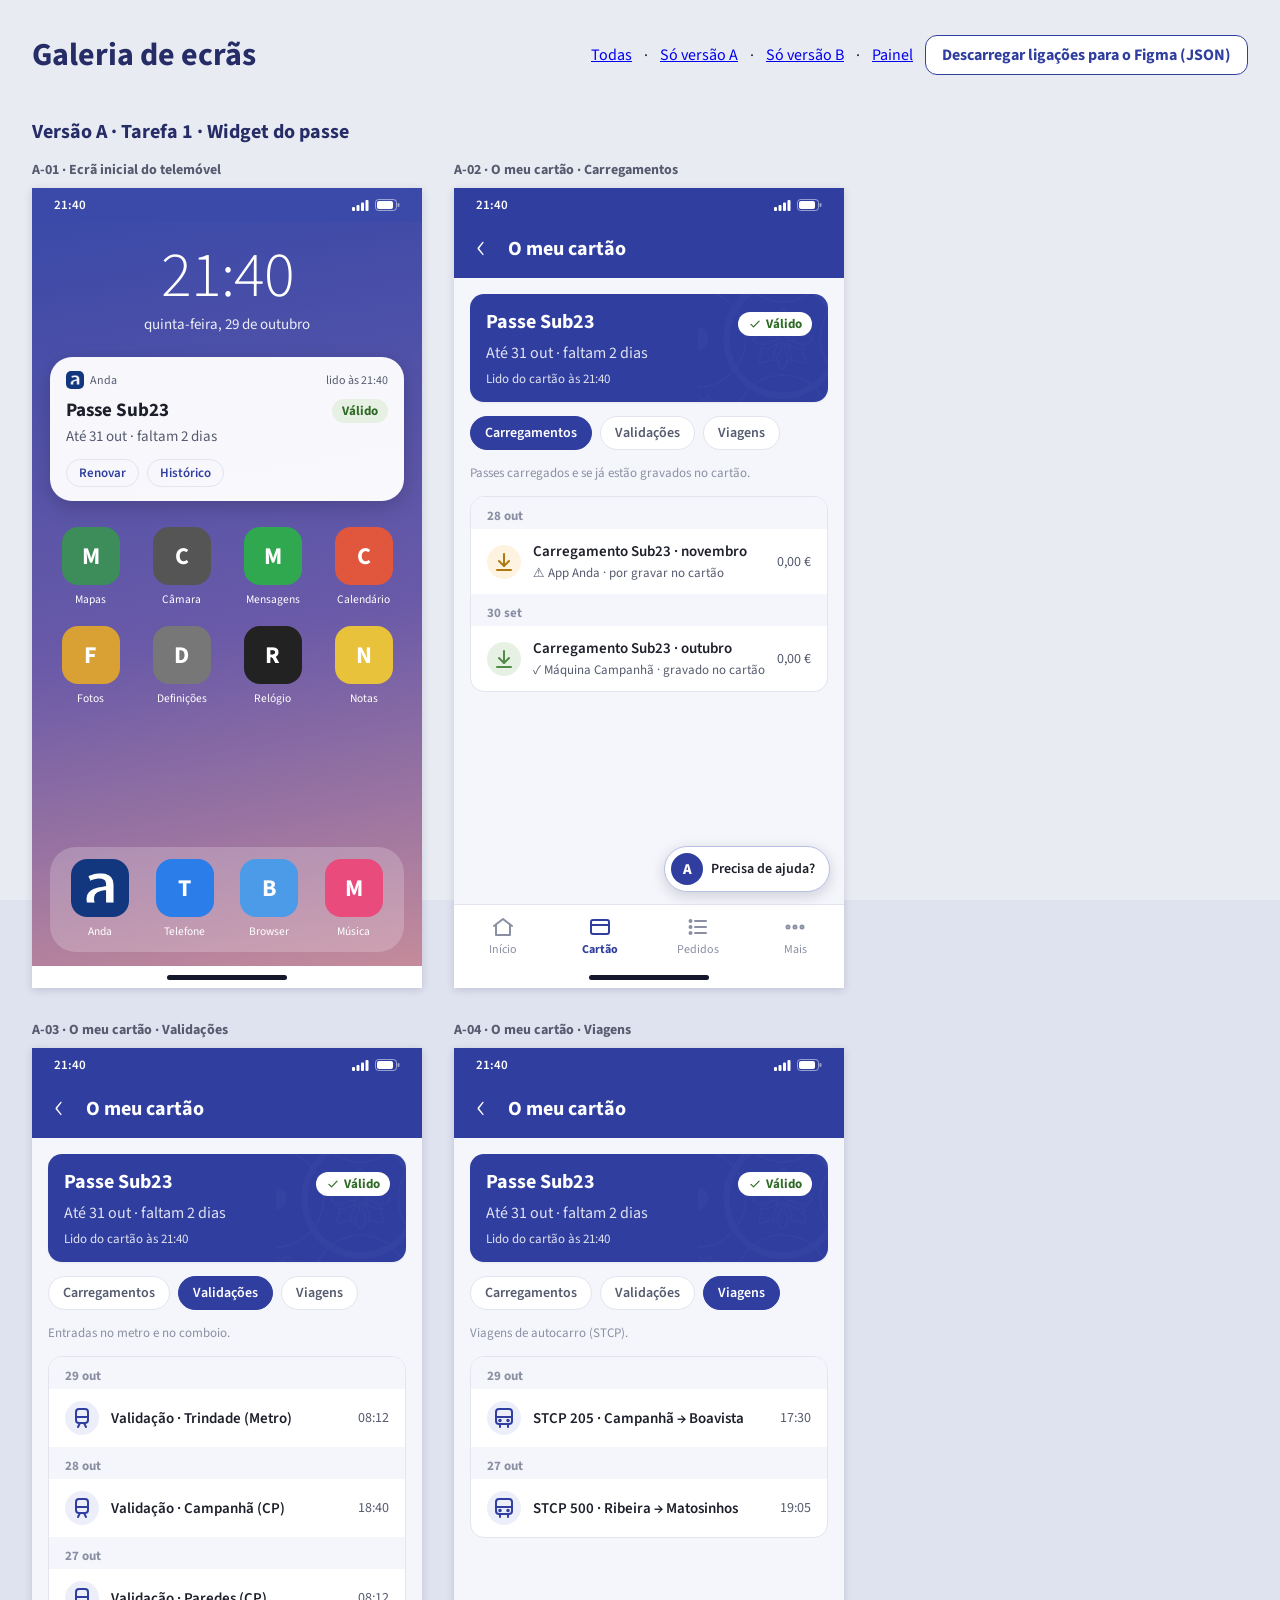
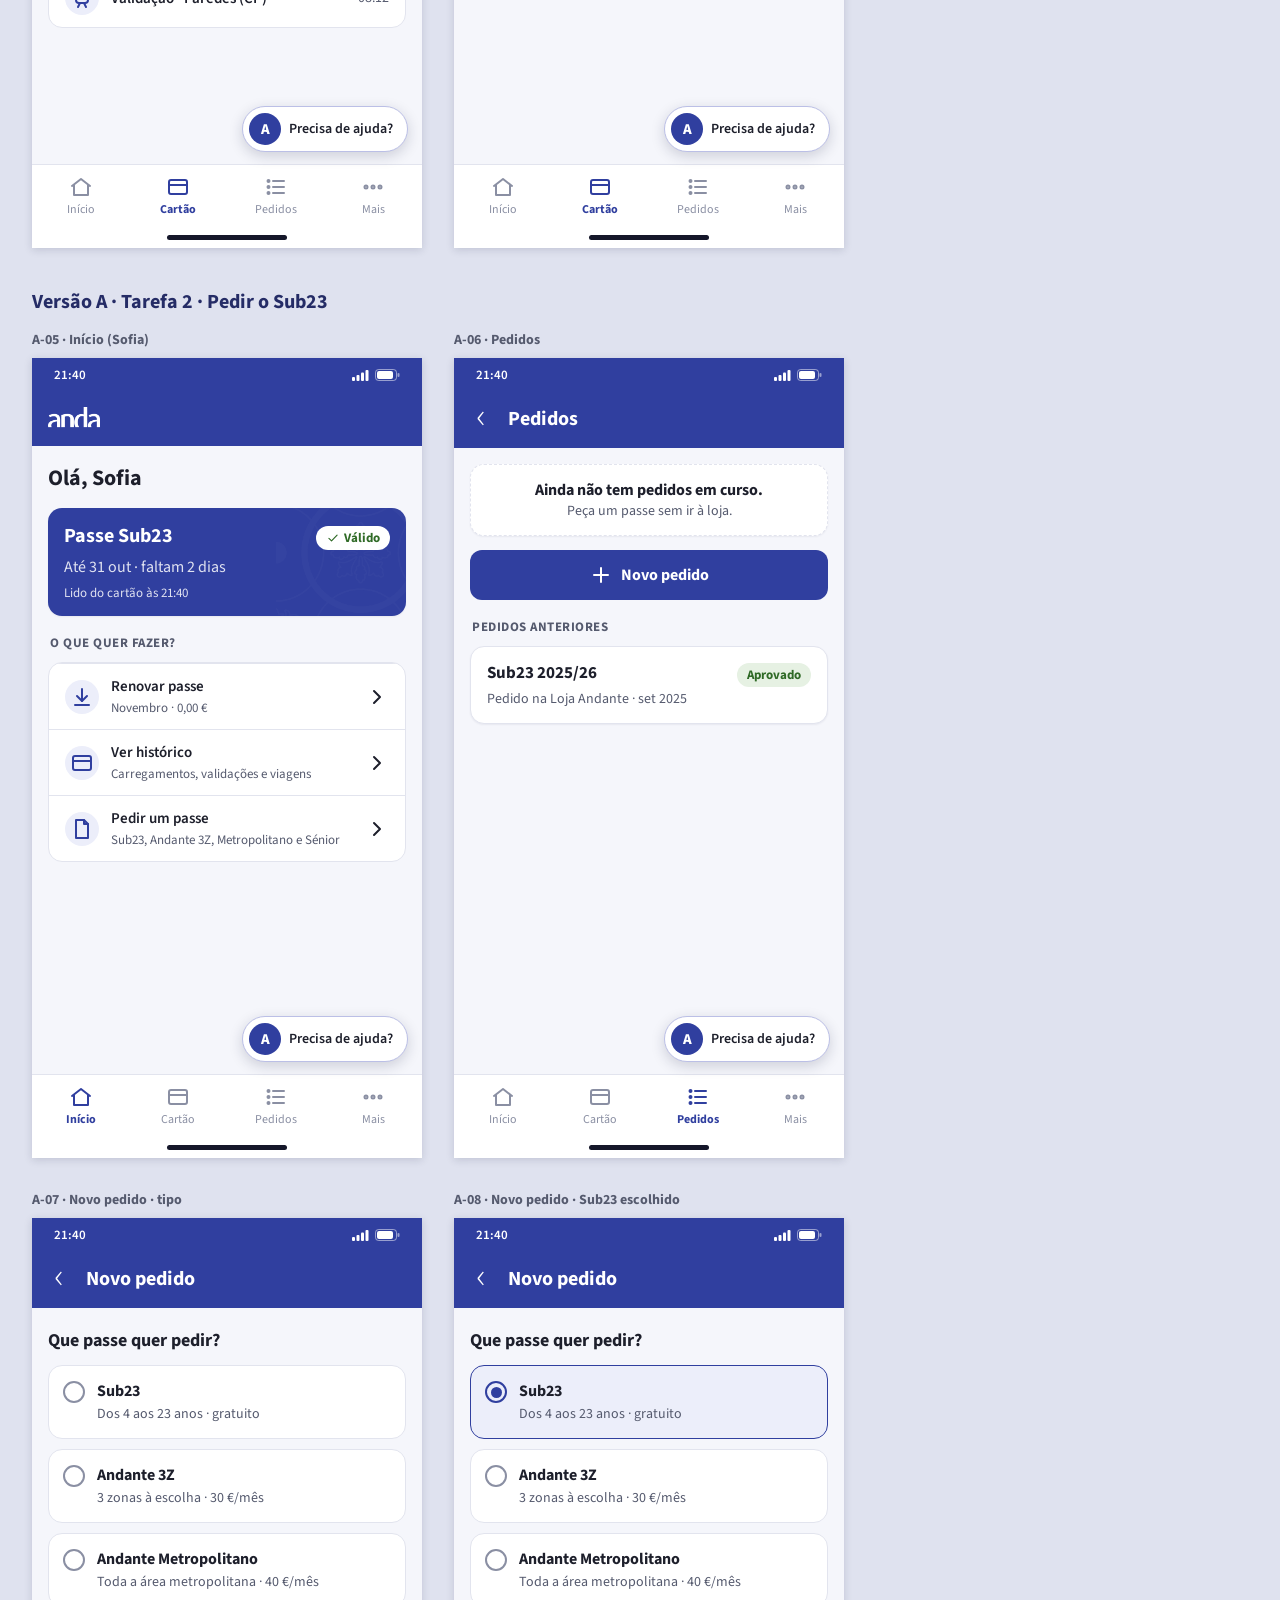
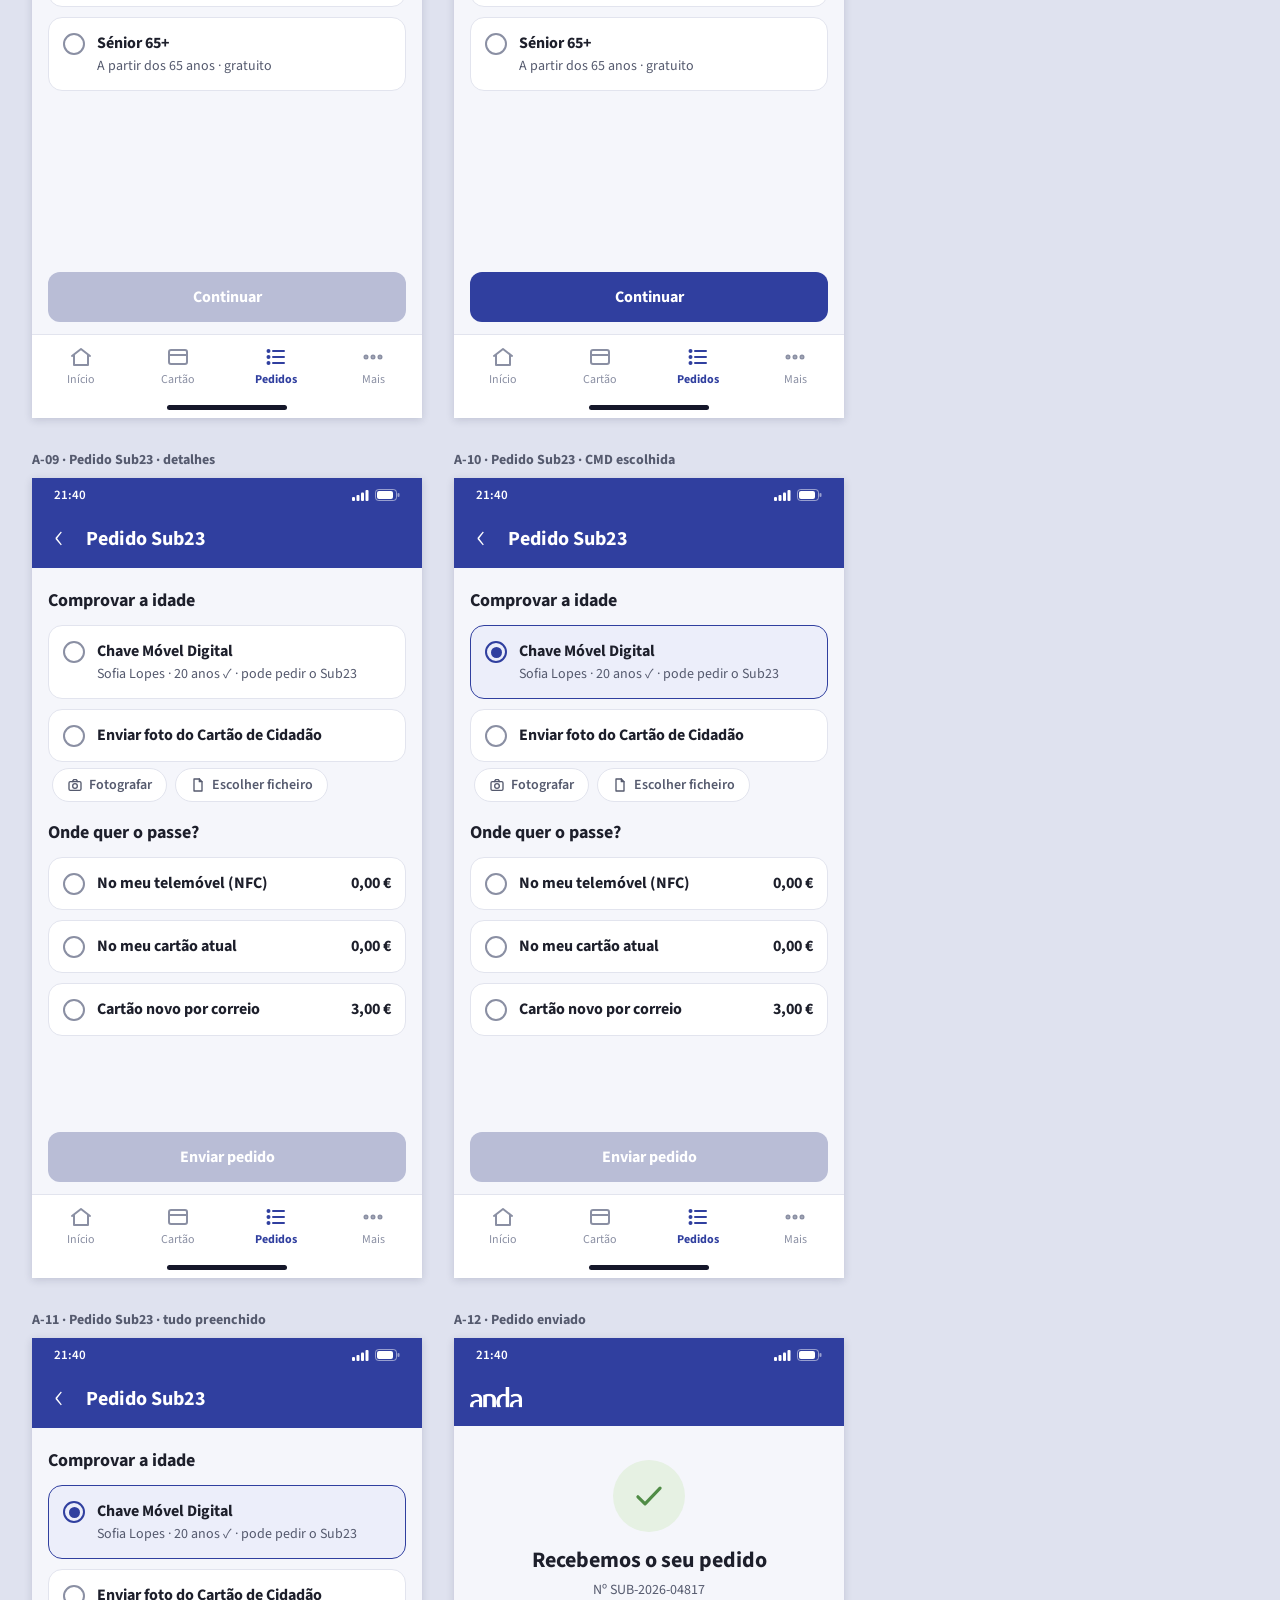
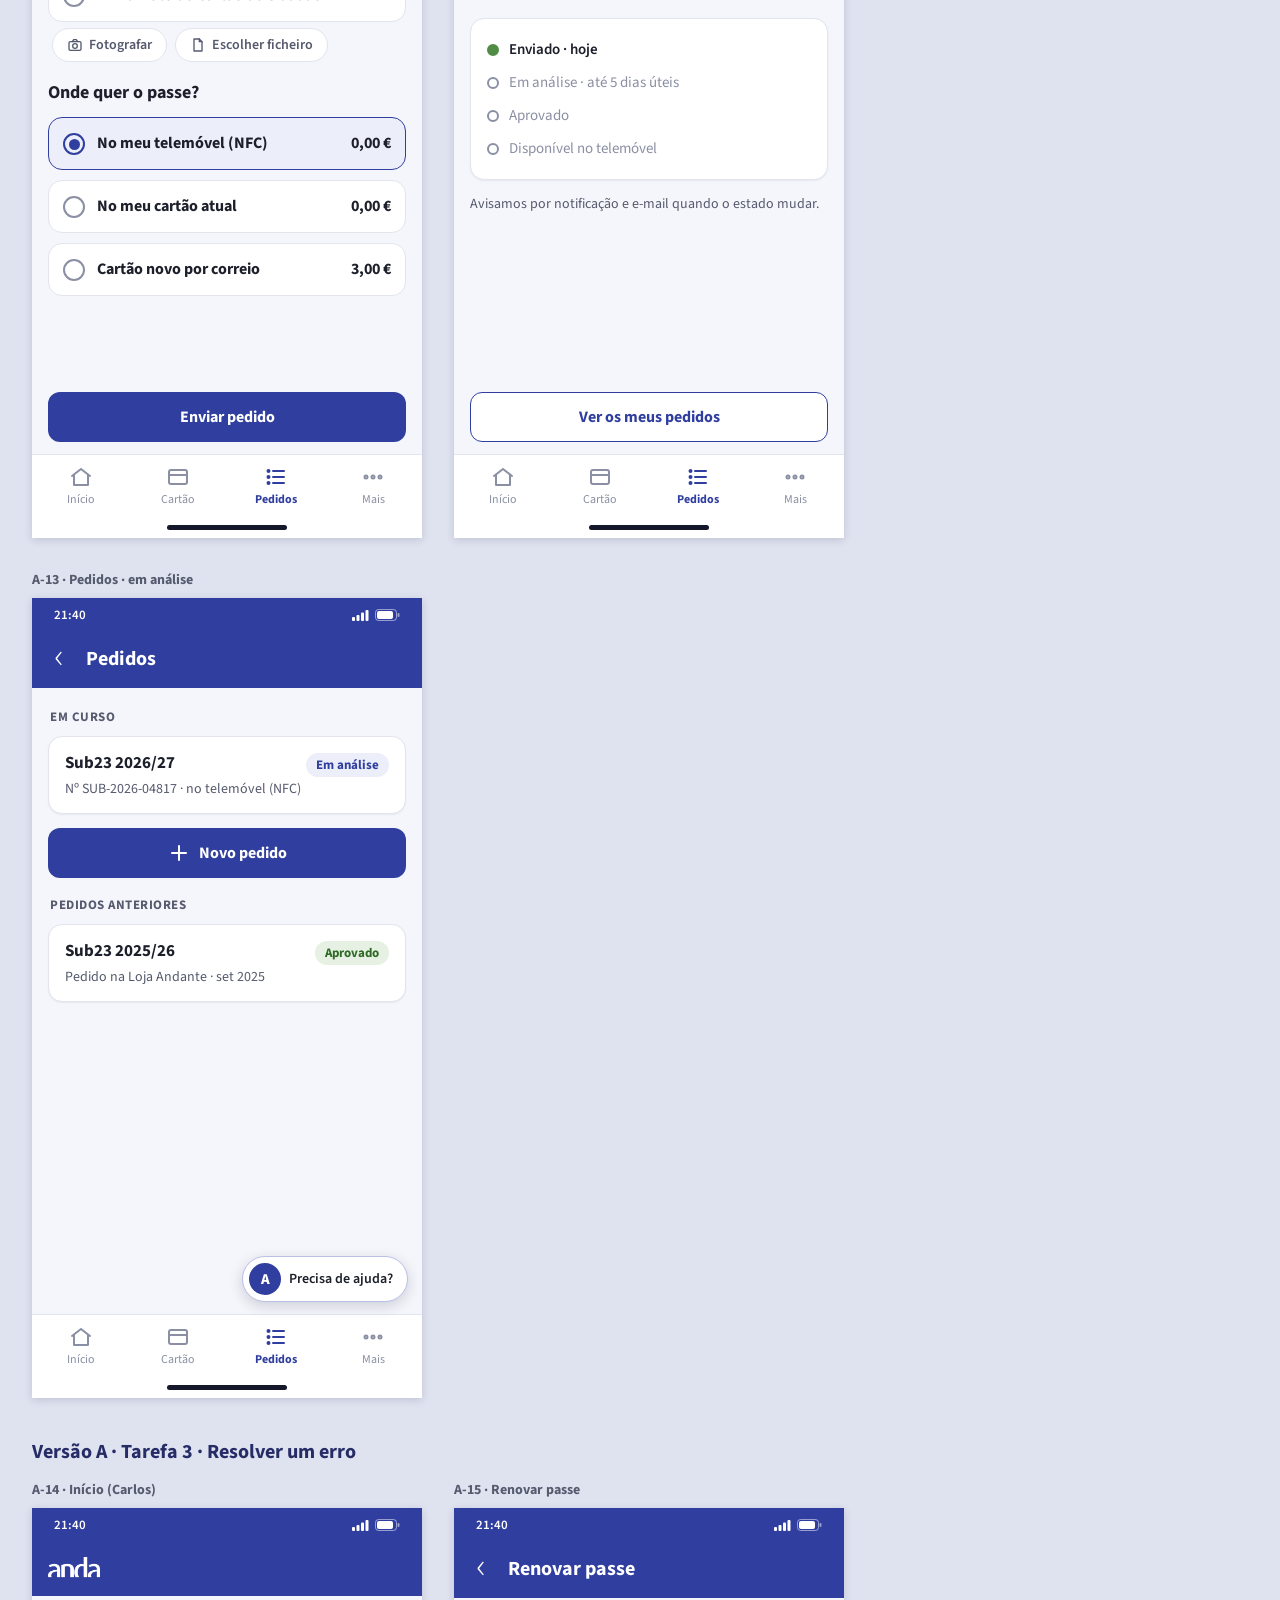
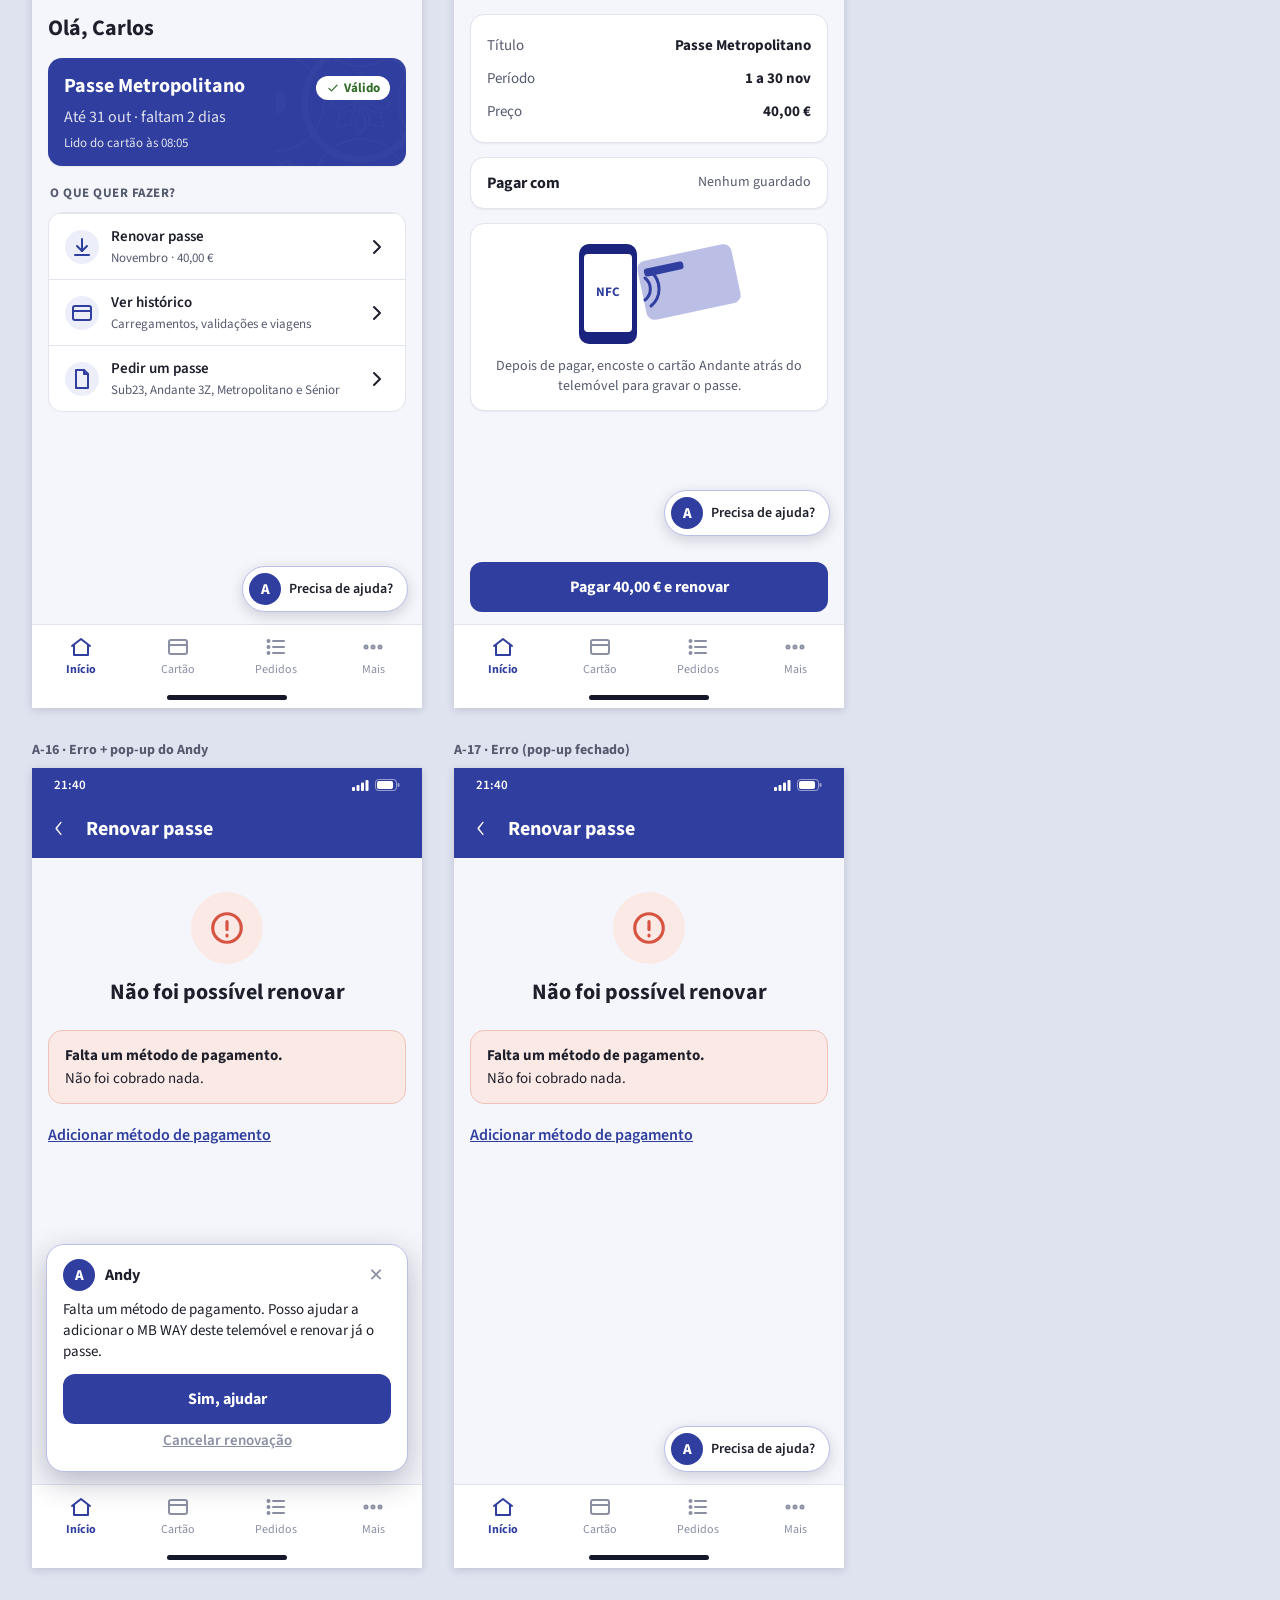
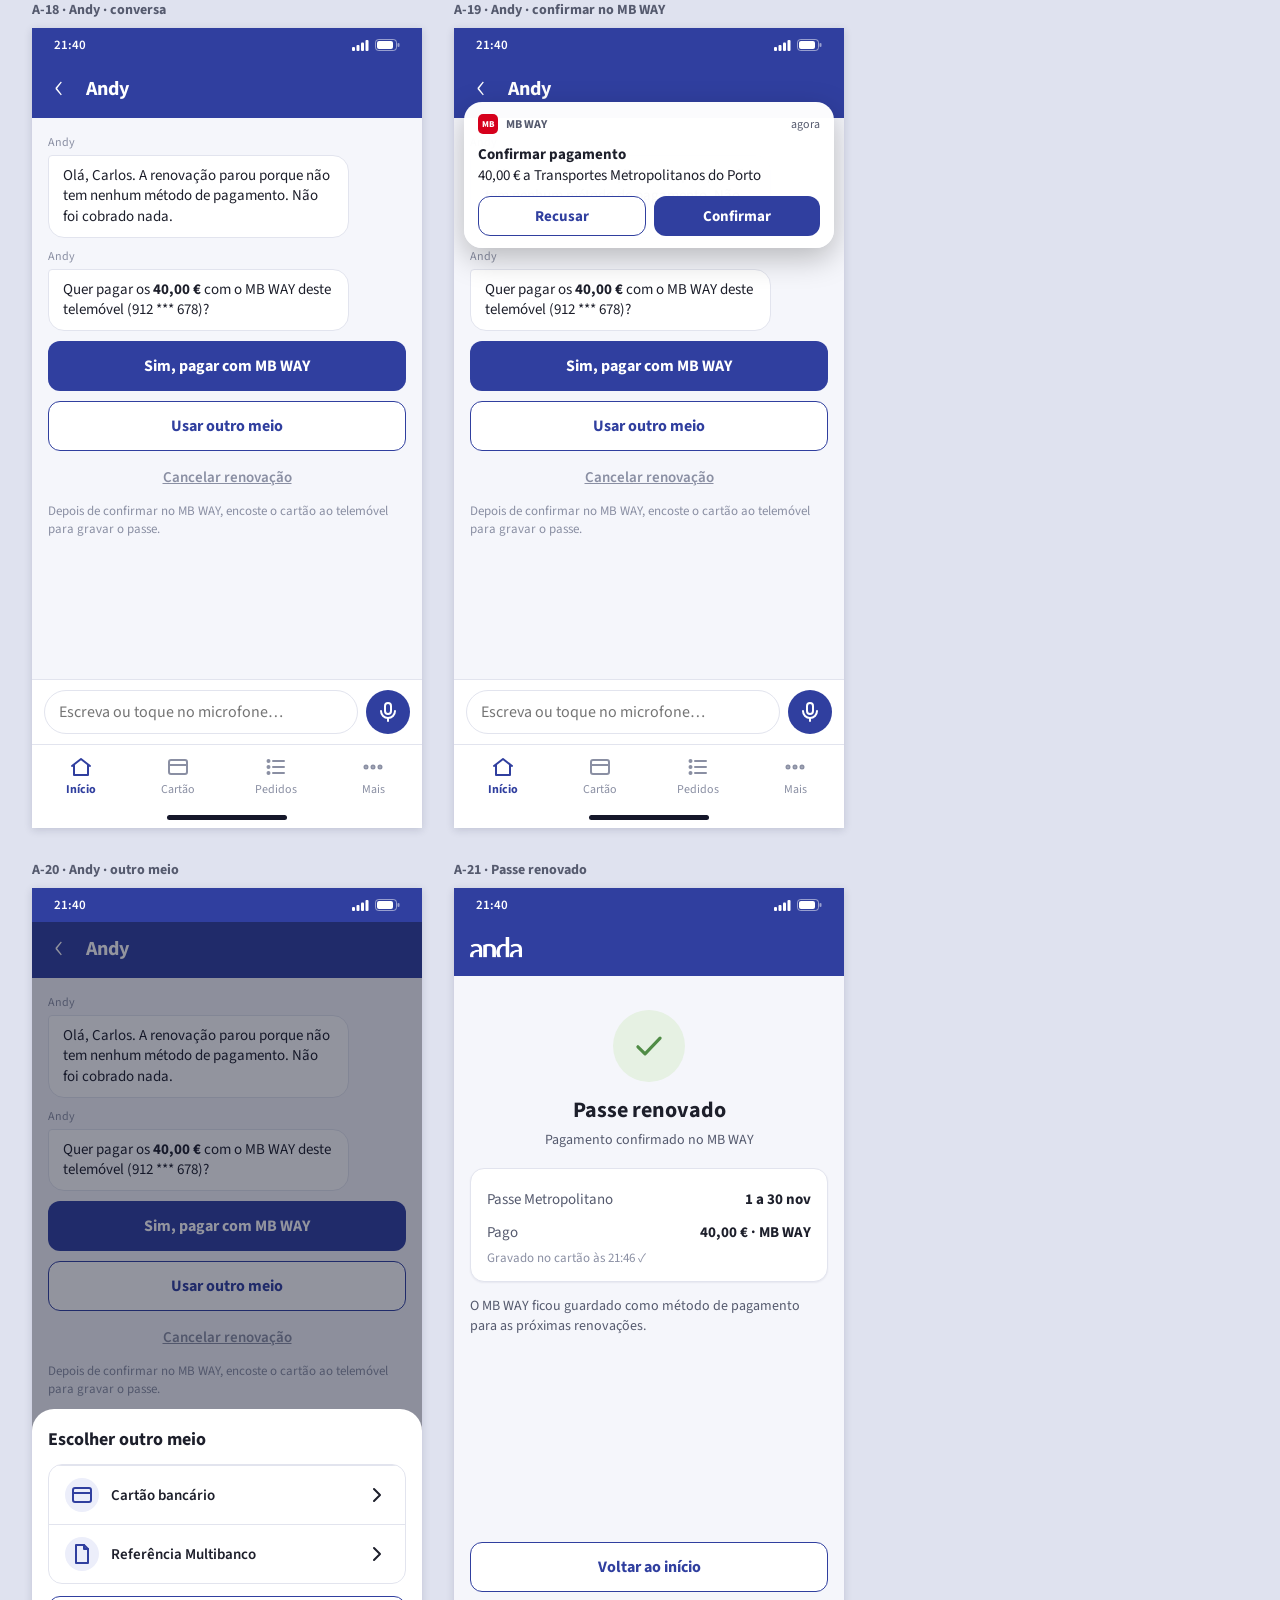
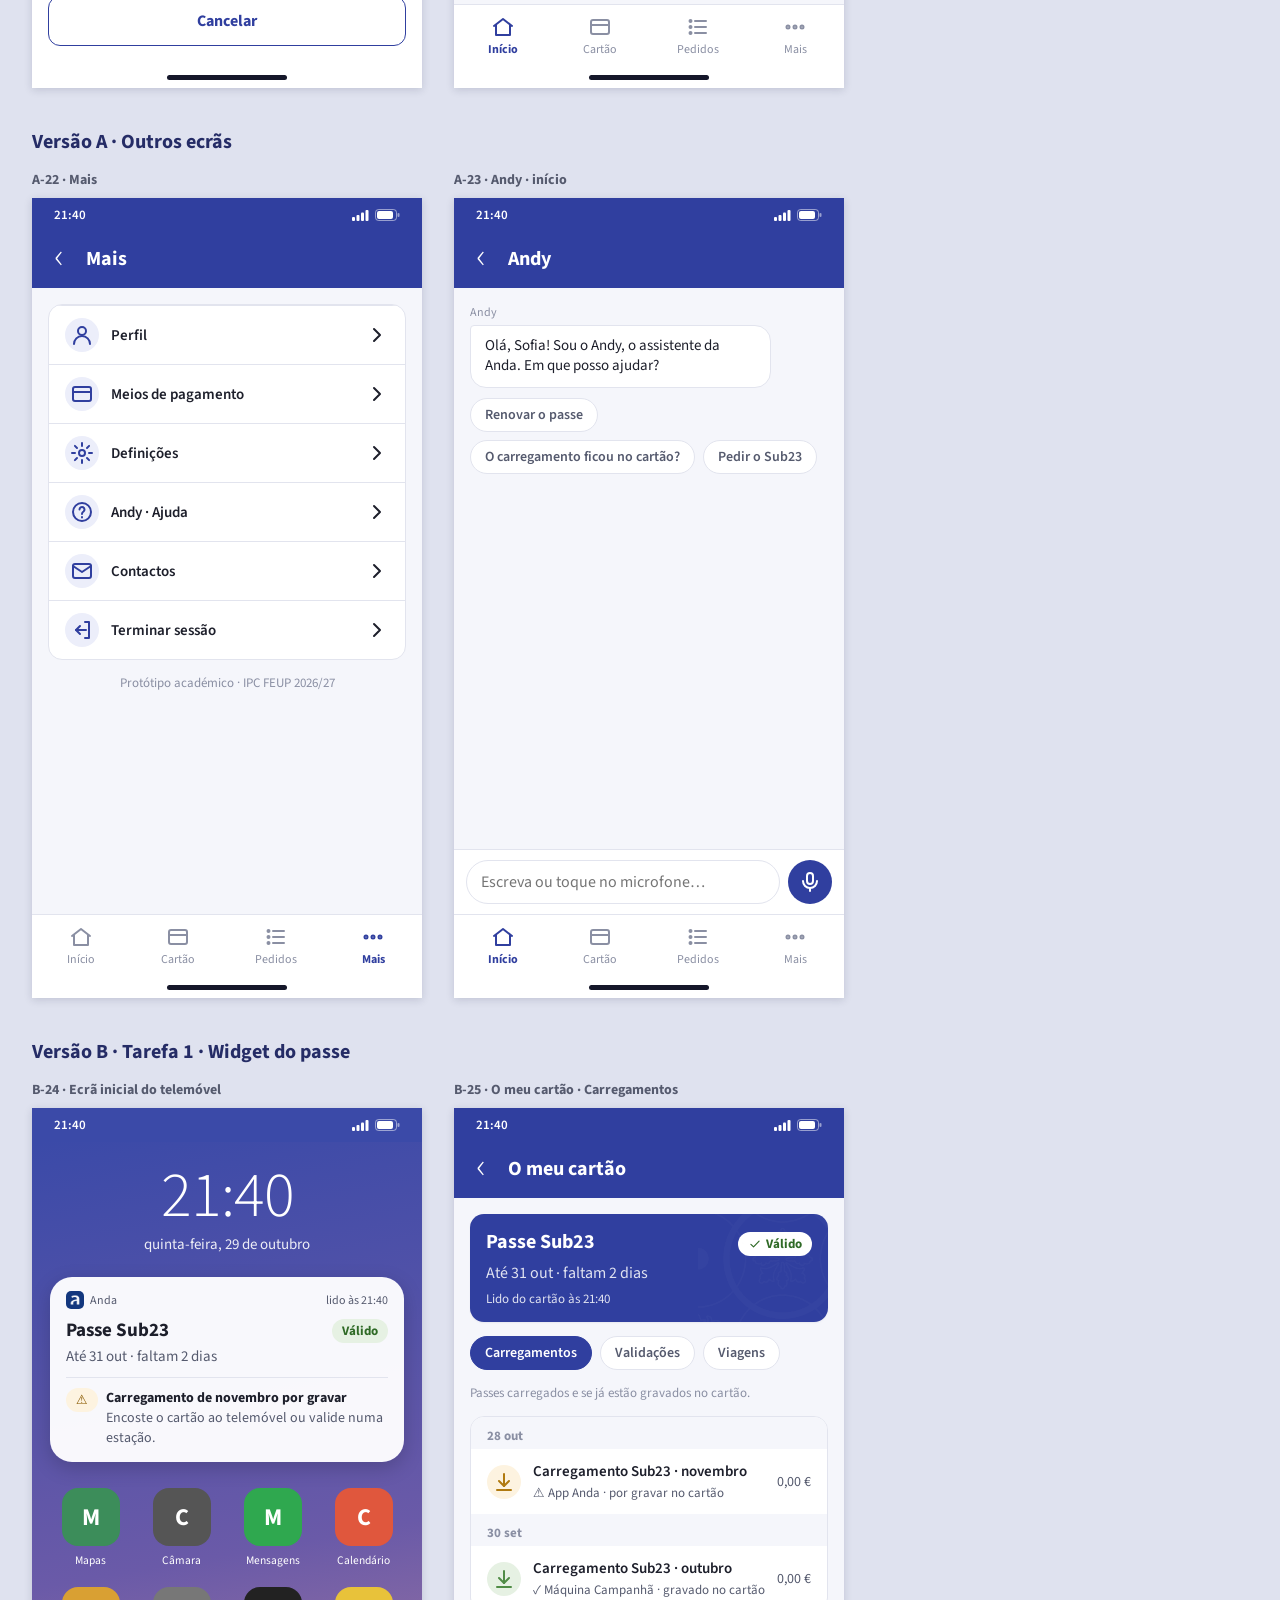
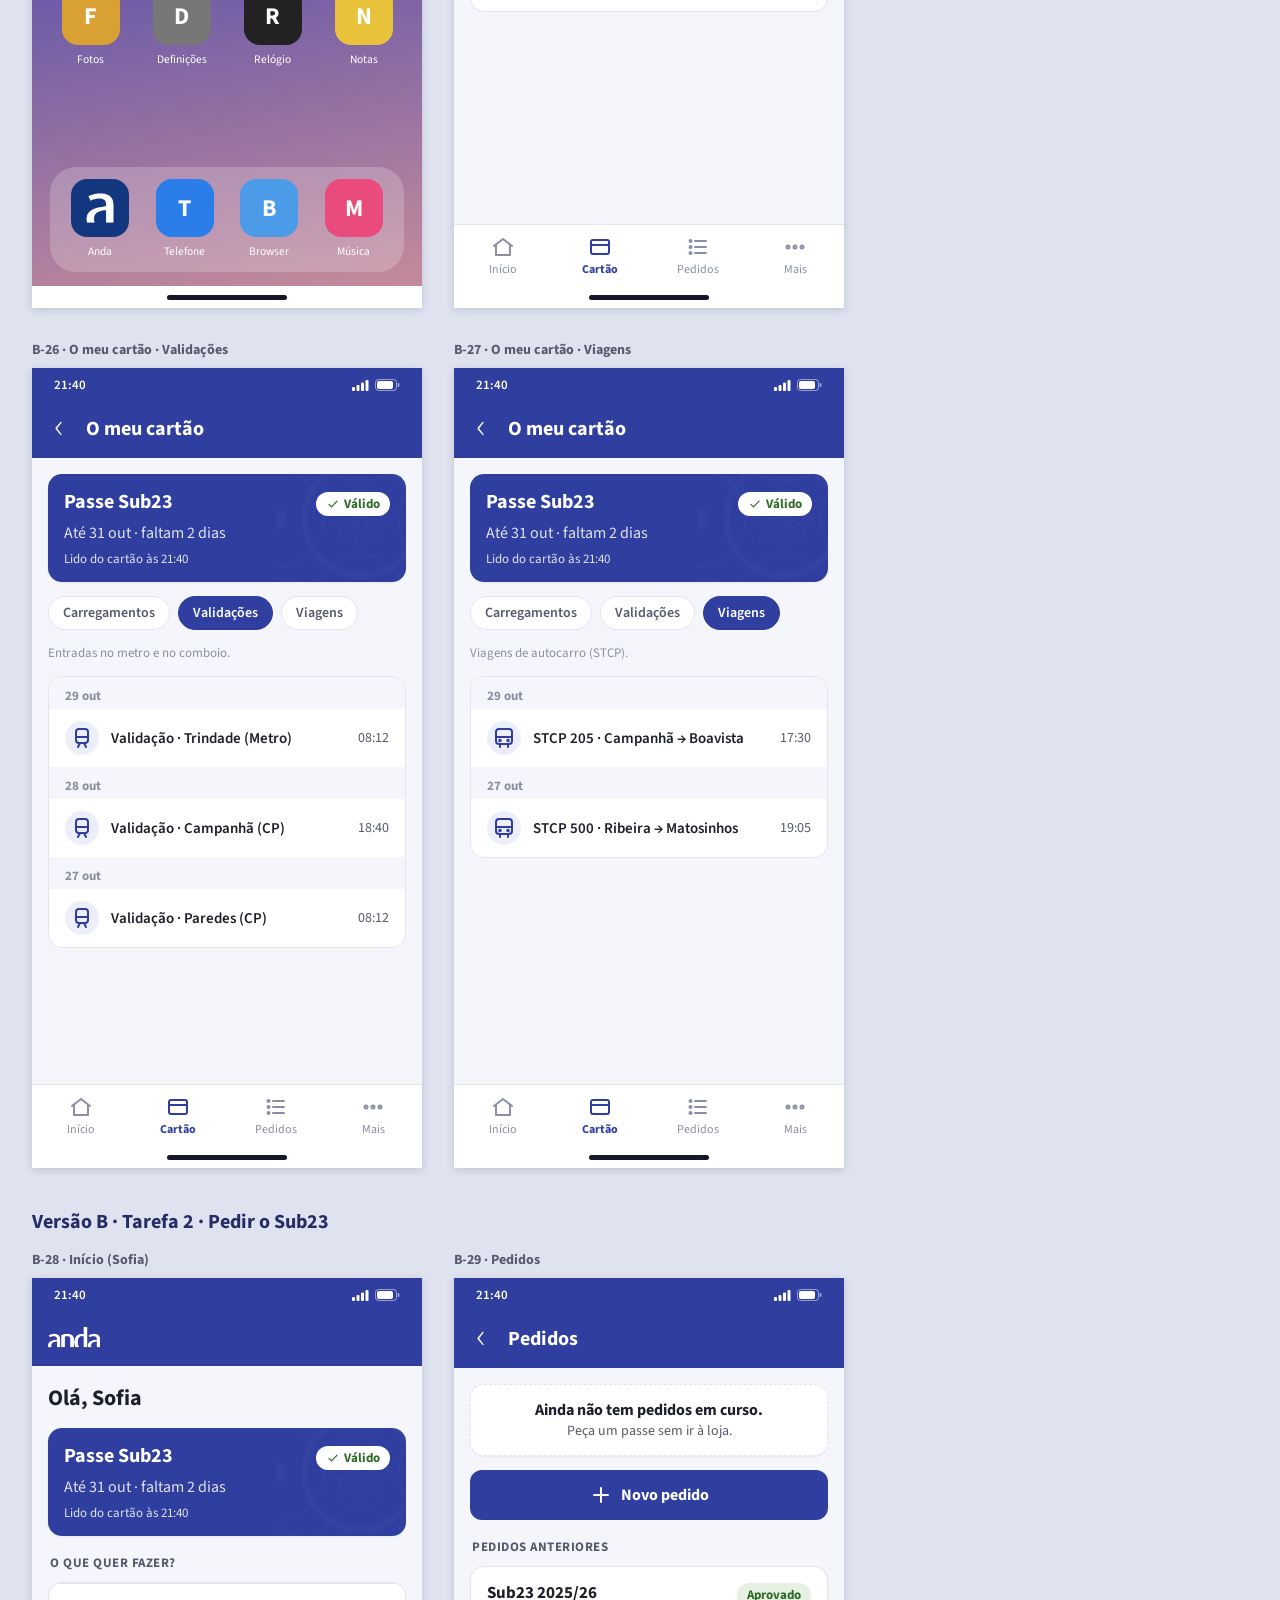
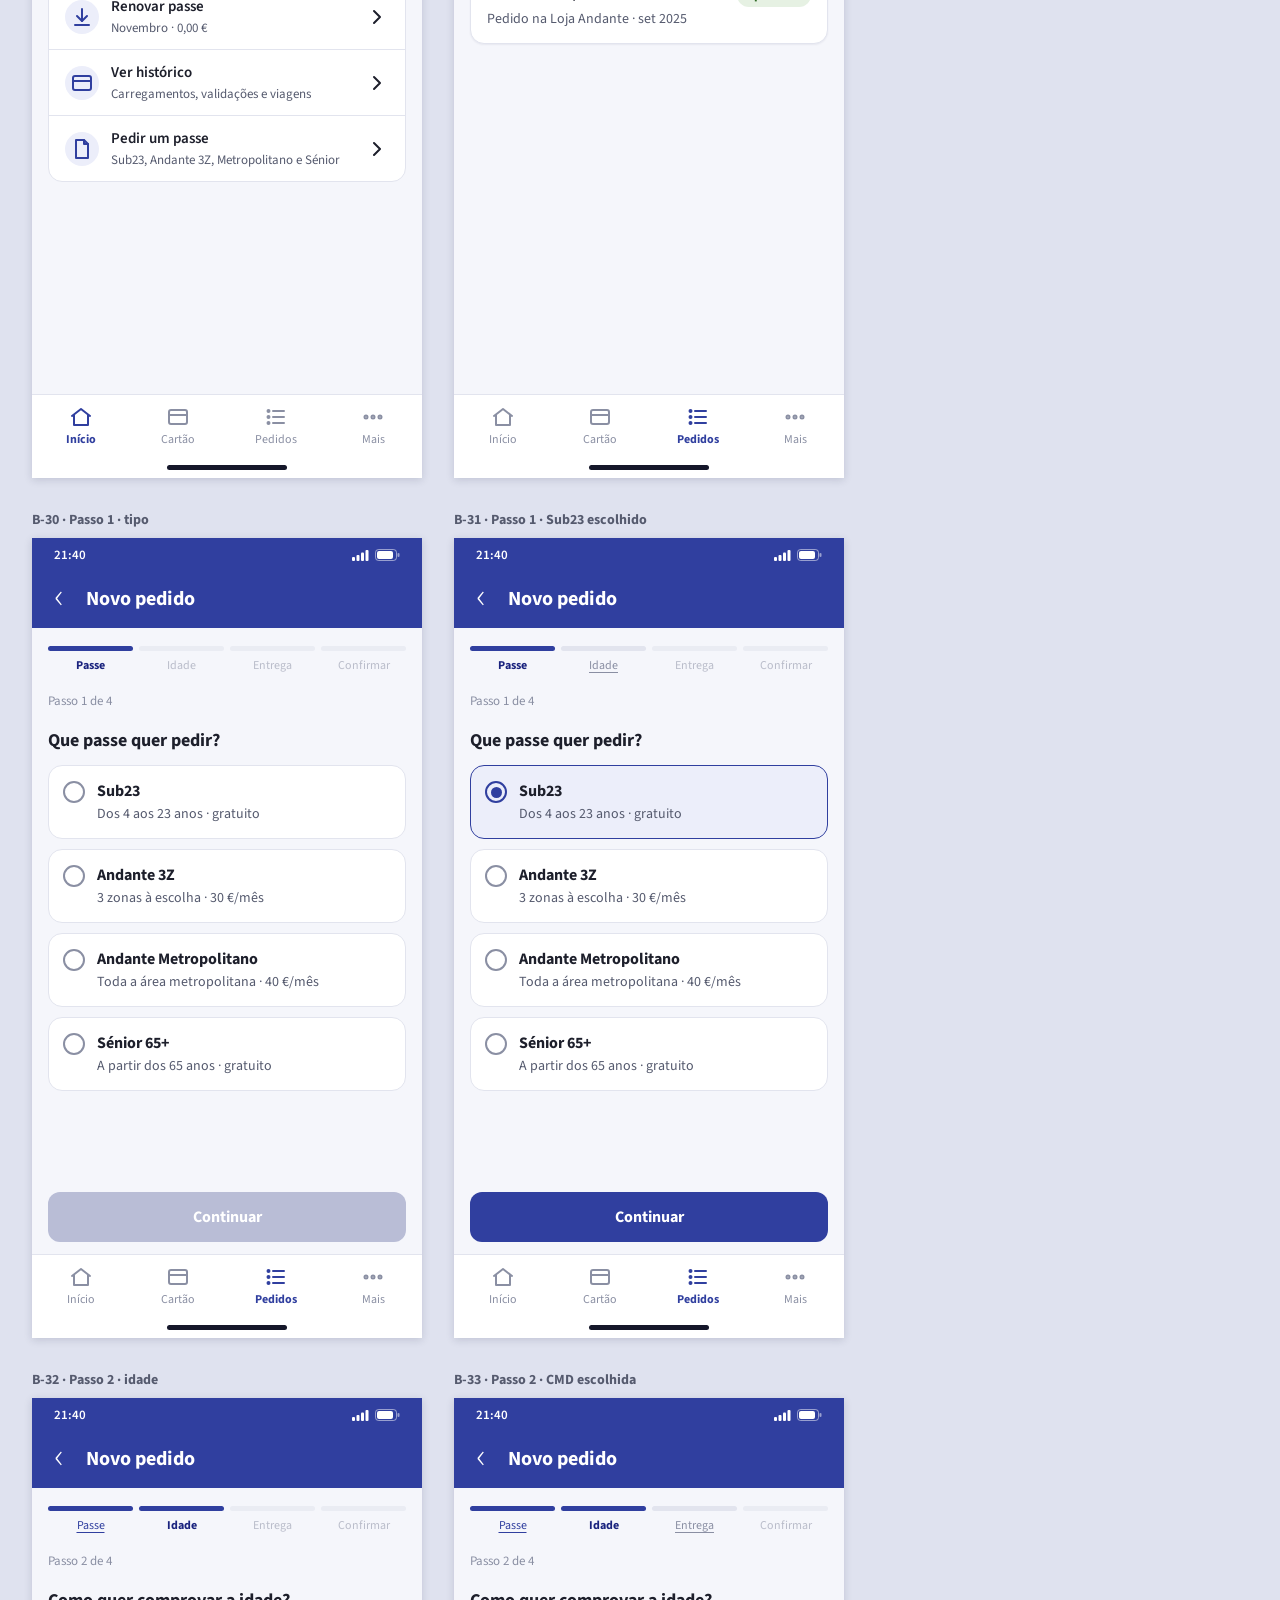
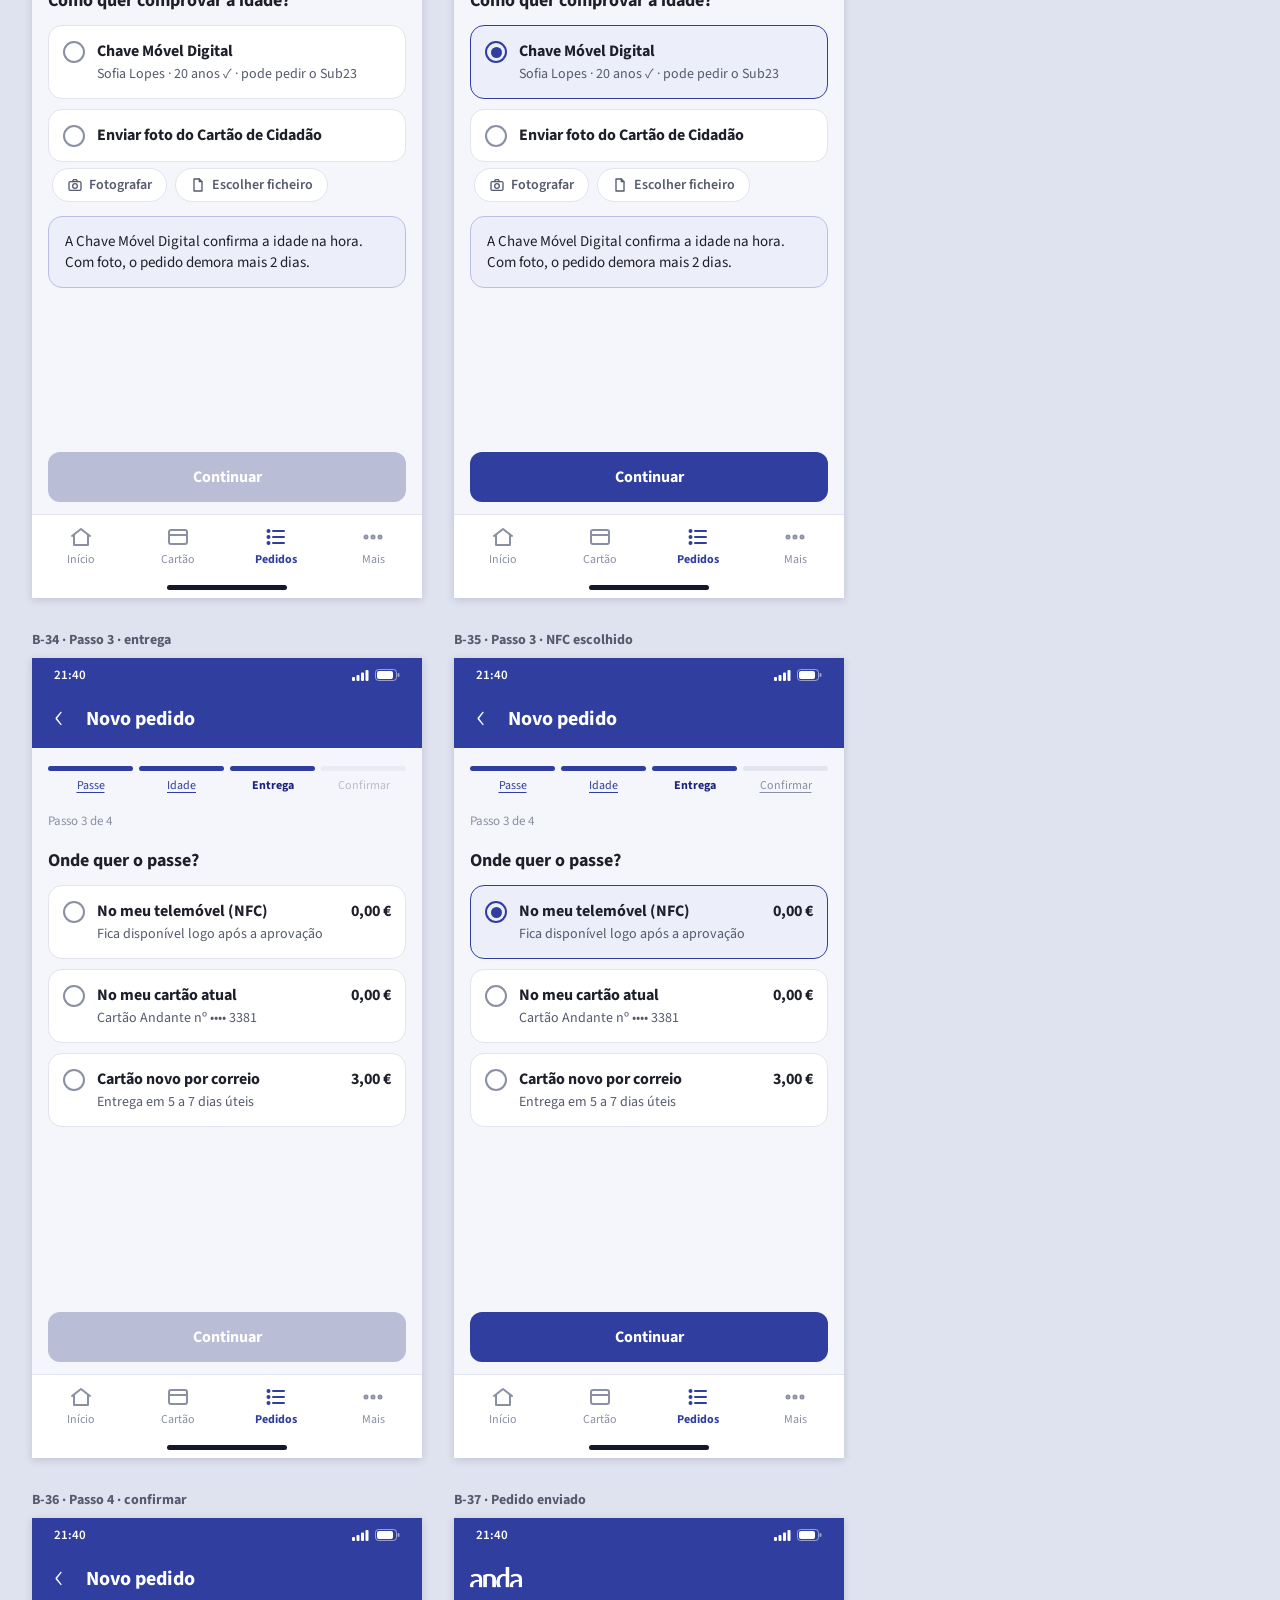
==== commit 75480350: "Plugin do Figma: atualizar o protótipo com um clique Organiza as galerias importadas por versão e ta" ====
--- a/galeria.html
+++ b/galeria.html
@@ -4,6 +4,7 @@
 <link rel="preconnect" href="https://fonts.googleapis.com"><link href="https://fonts.googleapis.com/css2?family=Source+Sans+3:wght@300;400;600;700;800&display=swap" rel="stylesheet">
 <link rel="stylesheet" href="css/style.css"><link rel="icon" href="assets/ic_anda.png">
 <title>Anda · Galeria de ecrãs</title>
+<script src="https://mcp.figma.com/mcp/html-to-design/capture.js" async></script>
 </head>
 <body class="gallery">
 <div class="gal" id="gal">
--- a/css/style.css
+++ b/css/style.css
@@ -149,8 +149,20 @@
 .q { font-size: 18px; font-weight: 700; margin: 4px 0 -2px; }
 
 .progress { display: flex; gap: 6px; }
-.progress span { flex: 1; height: 5px; border-radius: 3px; background: var(--line); }
-.progress span.on { background: var(--anda-blue); }
+.progress { gap: 6px; }
+.progress .step { flex: 1; display: flex; flex-direction: column; gap: 6px; align-items: stretch; text-align: center; font-size: 12px; color: var(--ink-3); padding: 2px 0 4px; background: none; border: 0; font-family: inherit; }
+.progress .step i { display: block; height: 5px; border-radius: 3px; background: var(--line); }
+.progress .step.on i { background: var(--anda-blue); }
+.progress .step.on { color: var(--anda-blue); }
+.progress .step.cur { font-weight: 700; color: var(--anda-dark); }
+.progress button.step { cursor: pointer; text-decoration: underline; text-underline-offset: 3px; }
+.progress .step.off { opacity: .55; }
+.btn.link.cancel { color: var(--ink-3); width: fit-content; margin: 2px auto 0; padding: 4px 8px; font-size: 15px; }
+.result.compact { padding-top: 0; }
+.result.compact .big { width: 56px; height: 56px; margin-bottom: 6px; }
+.result.compact .big svg { width: 30px; height: 30px; }
+.result.compact h2 { margin: 0 0 4px; }
+.andy-card .small { margin-top: -4px; }
 
 .result { text-align: center; padding: 18px 0 4px; }
 .result .big { width: 72px; height: 72px; border-radius: 50%; margin: 0 auto 12px; display: grid; place-items: center; }
@@ -256,3 +268,10 @@
 .gal-item .lbl { font-size: 14px; font-weight: 700; color: var(--ink-2); }
 .gal-item .phone { border-width: 0; border-radius: 0; box-shadow: 0 2px 8px rgba(20,25,60,.15); }
 .app:has(.footer-actions) .andy-fab { bottom: 150px; }
+
+.andy-card { display: flex; flex-direction: column; gap: 10px; border: 1.5px solid var(--anda-light); }
+.andy-card .andy-head { display: flex; align-items: center; gap: 8px; }
+.andy-card p { margin: 0; font-size: 15px; line-height: 1.4; }
+.foto-btns { margin-top: -4px; padding-left: 4px; }
+.foto-btns .chip { display: inline-flex; align-items: center; gap: 6px; }
+.nfc-illu { display: flex; flex-direction: column; align-items: center; gap: 8px; text-align: center; }
